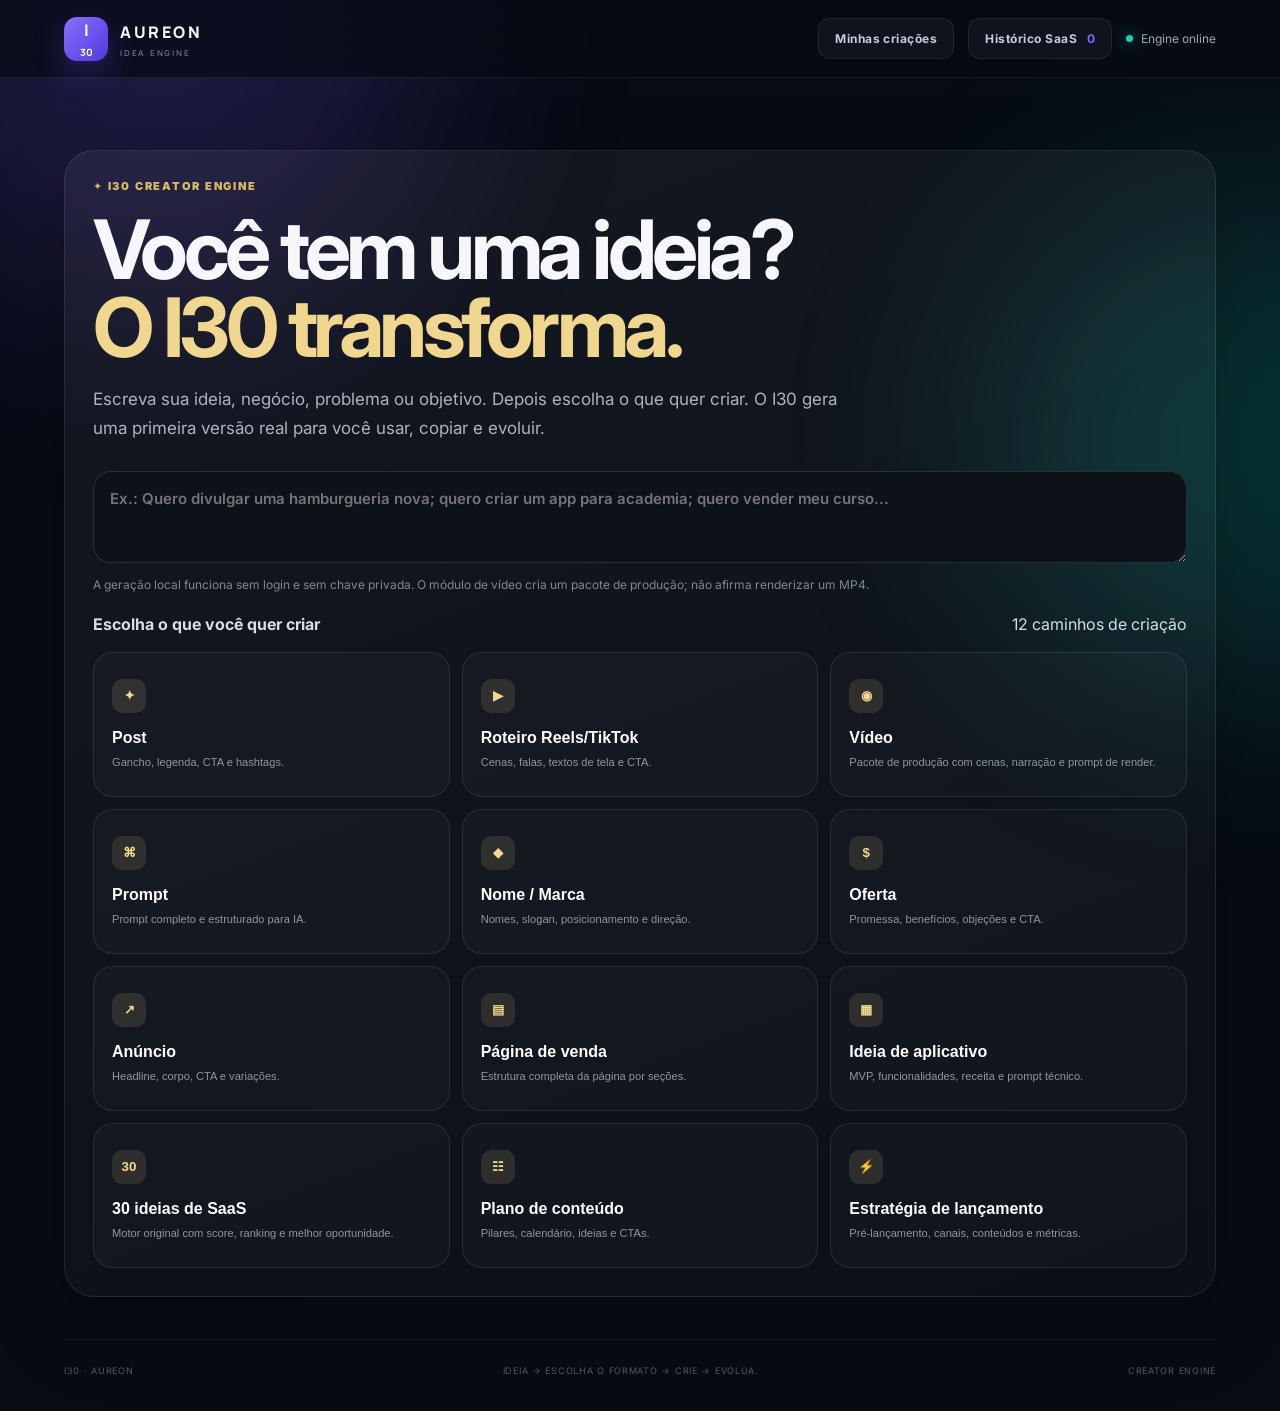
==== index.html @ 7d1e20a0 "feat: make Creator Engine the I30 entry experience" ====
<!DOCTYPE html>
<html lang="pt-BR">
<head>
  <meta charset="UTF-8" />
  <meta name="viewport" content="width=device-width, initial-scale=1.0" />
  <meta name="theme-color" content="#070B14" />
  <meta name="description" content="I30 — transforme uma ideia em post, roteiro, prompt, oferta, aplicativo, conteúdo, lançamento ou 30 oportunidades de SaaS." />
  <meta name="mobile-web-app-capable" content="yes" />
  <meta name="apple-mobile-web-app-capable" content="yes" />
  <meta name="apple-mobile-web-app-status-bar-style" content="black-translucent" />
  <meta name="apple-mobile-web-app-title" content="I30" />
  <title>I30 — Você tem uma ideia? O I30 transforma.</title>
  <link rel="preconnect" href="https://fonts.googleapis.com" />
  <link rel="preconnect" href="https://fonts.gstatic.com" crossorigin />
  <link href="https://fonts.googleapis.com/css2?family=Inter:wght@400;500;600;700;800&family=Manrope:wght@600;700;800&display=swap" rel="stylesheet" />
  <link rel="stylesheet" href="styles.css" />
  <link rel="stylesheet" href="creator.css" />
  <link rel="manifest" href="manifest.webmanifest" />
  <link rel="apple-touch-icon" href="icon-192.png" />
</head>
<body>
  <div class="aurora aurora-one"></div><div class="aurora aurora-two"></div><div class="grid-bg"></div>
  <header class="topbar">
    <a href="#creatorHub" class="brand" aria-label="I30"><span class="brand-mark">I<span>30</span></span><span class="brand-copy"><strong>AUREON</strong><small>IDEA ENGINE</small></span></a>
    <div class="top-actions"><button id="installPwaBtn" class="ghost-btn" type="button" style="display:none">Instalar app</button><button id="creatorHistoryBtn" class="ghost-btn" type="button">Minhas criações</button><button id="historyBtn" class="ghost-btn" type="button">Histórico SaaS <span id="historyCount">0</span></button><span class="status"><i></i> Engine online</span></div>
  </header>

  <main class="shell">
    <section id="creatorHub" class="creator-hub">
      <div class="creator-shell">
        <div class="creator-start">
          <div class="creator-kicker">✦ I30 CREATOR ENGINE</div>
          <h1>Você tem uma ideia?<br><span>O I30 transforma.</span></h1>
          <p class="creator-lead">Escreva sua ideia, negócio, problema ou objetivo. Depois escolha o que quer criar. O I30 gera uma primeira versão real para você usar, copiar e evoluir.</p>
          <div class="creator-input-row"><textarea id="creatorIdeaInput" maxlength="500" placeholder="Ex.: Quero divulgar uma hamburgueria nova; quero criar um app para academia; quero vender meu curso..." aria-label="Descreva sua ideia"></textarea></div>
          <p class="creator-note">A geração local funciona sem login e sem chave privada. O módulo de vídeo cria um pacote de produção; não afirma renderizar um MP4.</p>
          <p id="creatorMessage" class="creator-message" hidden></p>
          <div class="creator-current"><strong id="creatorCurrentIdea">Escolha o que você quer criar</strong><span>12 caminhos de criação</span></div>
          <div id="creatorTypeGrid" class="creator-type-grid" aria-label="Formatos de criação"></div>
        </div>
        <section id="creatorResult" class="hidden" aria-live="polite">
          <div class="creator-result-head"><div><div class="creator-kicker">RESULTADO I30</div><h2 id="creatorResultTitle"></h2></div><div class="creator-result-actions"><button id="creatorCopyBtn" class="primary-btn" type="button">COPIAR RESULTADO</button><button id="creatorBackBtn" class="ghost-btn" type="button">CRIAR OUTRO FORMATO</button></div></div>
          <div id="creatorResultSections" class="creator-result-sections"></div>
        </section>
      </div>
    </section>

    <section id="hero" class="hero hidden">
      <div class="eyebrow"><span>✦</span> I30 · 30 IDEIAS DE SAAS</div>
      <h1>Uma palavra.<br><span>30 oportunidades.</span></h1>
      <p class="hero-copy">O motor original do I30 continua aqui: transforme um mercado, produto, profissão ou problema em 30 caminhos de SaaS, compare o potencial e revele a melhor oportunidade.</p>
      <form id="ideaForm" class="idea-form">
        <div class="input-shell"><span class="input-icon">⌁</span><input id="topicInput" autocomplete="off" maxlength="80" placeholder="Ex.: hotel, pet shop, cobrança, imobiliária..." aria-label="Tema para explorar" /><button id="generateBtn" type="submit">GERAR 30 IDEIAS <span>→</span></button></div>
        <div class="examples"><span>Experimente:</span><button type="button" data-example="Hotel">Hotel</button><button type="button" data-example="Academia">Academia</button><button type="button" data-example="Imobiliária">Imobiliária</button><button type="button" data-example="Cobrança">Cobrança</button><button type="button" data-example="Turismo">Turismo</button></div>
      </form>
      <div class="hero-metrics"><div><strong>30</strong><span>ideias por rodada</span></div><div><strong>7</strong><span>critérios de score</span></div><div><strong>100</strong><span>pontos possíveis</span></div><div><strong>1</strong><span>melhor oportunidade</span></div></div>
    </section>

    <section id="workspace" class="workspace hidden">
      <div class="workspace-head"><div><div class="eyebrow"><span>✦</span> EXPLORAÇÃO ATIVA</div><h2 id="workspaceTitle">30 ideias para <span></span></h2><p>Explore as oportunidades e depois valide todas de uma vez.</p></div><div class="head-actions"><button id="newSearchBtn" class="ghost-btn" type="button">Nova busca</button><button id="validateBtn" class="primary-btn" type="button">VALIDAR AS 30 <span>↗</span></button></div></div>
      <div id="validationBanner" class="validation-banner hidden"><div class="validation-scan"><div class="scan-orb"></div><div><strong>Analisando oportunidades...</strong><span id="validationText">Comparando problema, receita, mercado e recorrência.</span></div></div><div class="progress"><i id="progressBar"></i></div></div>
      <div id="winnerPanel" class="winner-panel hidden"><div class="winner-topline"><span class="winner-label">🏆 MELHOR OPORTUNIDADE</span><span id="winnerScore" class="winner-score">94/100</span></div><div class="winner-content"><div><h3 id="winnerName">Nome</h3><p id="winnerPitch">Pitch</p><div id="winnerTags" class="tags"></div></div><button id="winnerPromptBtn" class="winner-cta" type="button">GERAR PROMPT COMPLETO <span>→</span></button></div><div id="winnerReason" class="winner-reason"></div></div>
      <div class="toolbar"><div class="filter-group"><button class="filter active" data-filter="all" type="button">Todas <span>30</span></button><button class="filter" data-filter="top" type="button">Top 10</button><button class="filter" data-filter="easy" type="button">MVP rápido</button><button class="filter" data-filter="recurring" type="button">Alta recorrência</button></div><select id="sortSelect" aria-label="Ordenação"><option value="default">Ordem original</option><option value="score">Maior score</option><option value="mvp">MVP mais fácil</option><option value="revenue">Maior receita</option></select></div>
      <div id="ideasGrid" class="ideas-grid"></div>
    </section>
  </main>

  <aside id="creatorHistoryPanel" class="creator-history-panel hidden" aria-label="Histórico de criações"><div class="creator-history-card"><div class="creator-history-head"><h3>Minhas criações</h3><button id="creatorHistoryClose" class="ghost-btn" type="button">Fechar</button></div><div id="creatorHistoryList" class="creator-history-list"></div></div></aside>
  <aside id="ideaDrawer" class="drawer" aria-hidden="true"><div class="drawer-backdrop" data-close-drawer></div><div class="drawer-panel"><button class="drawer-close" data-close-drawer type="button">×</button><div id="drawerContent"></div></div></aside>
  <aside id="promptModal" class="modal" aria-hidden="true"><div class="modal-backdrop" data-close-modal></div><div class="modal-card"><div class="modal-head"><div><span class="mini-label">BUILD BLUEPRINT</span><h3 id="promptTitle">Prompt completo</h3></div><button data-close-modal class="modal-close" type="button">×</button></div><div id="promptSummary" class="prompt-summary"></div><textarea id="promptOutput" readonly></textarea><div class="modal-actions"><button id="copyPromptBtn" class="primary-btn" type="button">COPIAR PROMPT</button><button id="downloadPromptBtn" class="ghost-btn" type="button">BAIXAR .TXT</button></div></div></aside>
  <aside id="historyModal" class="modal" aria-hidden="true"><div class="modal-backdrop" data-close-history></div><div class="modal-card history-card"><div class="modal-head"><div><span class="mini-label">SESSÕES SALVAS</span><h3>Histórico 30 SaaS</h3></div><button data-close-history class="modal-close" type="button">×</button></div><div id="historyList" class="history-list"></div></div></aside>

  <footer><span>I30 · AUREON</span><span>Ideia → escolha o formato → crie → evolua.</span><span>Creator Engine</span></footer>

  <script src="creator/catalog.js"></script>
  <script src="creator/generators.js"></script>
  <script src="creator/history.js"></script>
  <script src="app.js"></script>
  <script src="creator/ui.js"></script>
  <script>
    let deferredInstallPrompt = null;
    const installPwaBtn = document.getElementById('installPwaBtn');
    window.addEventListener('beforeinstallprompt', event => { event.preventDefault(); deferredInstallPrompt = event; if (installPwaBtn) installPwaBtn.style.display = ''; });
    if (installPwaBtn) installPwaBtn.addEventListener('click', async () => { if (!deferredInstallPrompt) return; deferredInstallPrompt.prompt(); await deferredInstallPrompt.userChoice; deferredInstallPrompt = null; installPwaBtn.style.display = 'none'; });
    window.addEventListener('appinstalled', () => { deferredInstallPrompt = null; if (installPwaBtn) installPwaBtn.style.display = 'none'; });
    if ('serviceWorker' in navigator && (location.protocol === 'https:' || location.hostname === 'localhost')) {
      window.addEventListener('load', () => { navigator.serviceWorker.register('./sw.js?v=aureon-i30-v4-creator-engine', { scope: './', updateViaCache: 'none' }).then(registration => registration.update()).catch(error => console.warn('PWA service worker não registrado:', error)); });
    }
  </script>
</body>
</html>
---- styles.css ----
*{box-sizing:border-box}html{scroll-behavior:smooth}body{margin:0;background:#070b14;color:#f5f7fb;font-family:Inter,system-ui,sans-serif;min-height:100vh;overflow-x:hidden}.hidden{display:none!important}.grid-bg{position:fixed;inset:0;pointer-events:none;opacity:.28;background-image:linear-gradient(rgba(255,255,255,.025) 1px,transparent 1px),linear-gradient(90deg,rgba(255,255,255,.025) 1px,transparent 1px);background-size:42px 42px;mask-image:linear-gradient(to bottom,black,transparent 80%)}.aurora{position:fixed;border-radius:50%;filter:blur(110px);pointer-events:none;opacity:.18}.aurora-one{width:560px;height:560px;background:#7c5cff;top:-240px;left:-120px}.aurora-two{width:520px;height:520px;background:#10d7b6;right:-220px;top:180px}.topbar{height:78px;border-bottom:1px solid rgba(255,255,255,.07);display:flex;align-items:center;justify-content:space-between;padding:0 5vw;position:relative;z-index:5;background:rgba(7,11,20,.72);backdrop-filter:blur(18px)}.brand{display:flex;align-items:center;gap:12px;color:inherit;text-decoration:none}.brand-mark{width:44px;height:44px;border-radius:13px;display:grid;place-items:center;background:linear-gradient(135deg,#8a70ff,#4f39dc);font:800 16px Manrope;box-shadow:0 12px 30px rgba(111,82,255,.28)}.brand-mark span{font-size:10px;vertical-align:top}.brand-copy{display:grid;line-height:1}.brand-copy strong{font:800 16px Manrope;letter-spacing:.16em}.brand-copy small{font-size:8px;letter-spacing:.22em;color:#7e8799;margin-top:6px}.top-actions{display:flex;gap:14px;align-items:center}.status{font-size:12px;color:#9ea6b7;display:flex;align-items:center;gap:8px}.status i{width:7px;height:7px;border-radius:50%;background:#19d5a8;box-shadow:0 0 15px #19d5a8}.ghost-btn,.primary-btn,.winner-cta{border:0;border-radius:12px;padding:12px 16px;font:700 12px Inter;letter-spacing:.04em;cursor:pointer;transition:.2s}.ghost-btn{color:#c5ccda;background:rgba(255,255,255,.045);border:1px solid rgba(255,255,255,.08)}.ghost-btn:hover{background:rgba(255,255,255,.08);transform:translateY(-1px)}.ghost-btn span{margin-left:6px;color:#7c68ff}.primary-btn{color:white;background:linear-gradient(135deg,#7e66ff,#6046ef);box-shadow:0 12px 26px rgba(93,67,235,.25)}.primary-btn:hover,.winner-cta:hover{transform:translateY(-2px);box-shadow:0 16px 32px rgba(93,67,235,.32)}.shell{width:min(1180px,90vw);margin:auto;position:relative;z-index:2}.hero{min-height:calc(100vh - 78px);padding:12vh 0 70px;display:flex;flex-direction:column;align-items:center;text-align:center}.eyebrow{display:inline-flex;align-items:center;gap:8px;font-size:11px;font-weight:800;letter-spacing:.17em;color:#9da7bb}.eyebrow span{color:#8c75ff}.hero h1{font:800 clamp(48px,8vw,92px)/.98 Manrope;margin:22px 0 24px;letter-spacing:-.055em}.hero h1 span{background:linear-gradient(90deg,#8c76ff 0%,#b5a7ff 45%,#4fe3c0 100%);-webkit-background-clip:text;color:transparent}.hero-copy{width:min(780px,90vw);color:#9ca5b6;line-height:1.75;font-size:16px;margin:0 auto 38px}.idea-form{width:min(900px,100%)}.input-shell{padding:8px 8px 8px 18px;border:1px solid rgba(255,255,255,.13);background:rgba(15,21,34,.82);border-radius:20px;display:flex;align-items:center;box-shadow:0 25px 60px rgba(0,0,0,.28),0 0 0 1px rgba(126,102,255,.02) inset;backdrop-filter:blur(18px);transition:.25s}.input-shell:focus-within{border-color:rgba(127,103,255,.65);box-shadow:0 25px 70px rgba(0,0,0,.3),0 0 0 4px rgba(126,102,255,.08)}.input-icon{color:#7764e8;font-size:24px;margin-right:12px}.input-shell input{flex:1;min-width:0;background:transparent;border:0;outline:0;color:#fff;font-size:15px;padding:18px 4px}.input-shell input::placeholder{color:#626b7d}.input-shell button{border:0;border-radius:14px;background:linear-gradient(135deg,#8067ff,#6447f2);color:white;font:800 12px Inter;letter-spacing:.05em;padding:17px 20px;cursor:pointer;white-space:nowrap}.input-shell button span{font-size:16px;margin-left:8px}.examples{display:flex;align-items:center;justify-content:center;gap:8px;flex-wrap:wrap;margin-top:14px;font-size:11px;color:#687183}.examples button{background:transparent;border:1px solid rgba(255,255,255,.07);border-radius:999px;color:#828da1;padding:7px 10px;font-size:10px;cursor:pointer}.examples button:hover{border-color:#6554d9;color:#c9c2ff}.hero-metrics{display:grid;grid-template-columns:repeat(4,1fr);width:min(760px,100%);margin-top:70px;border-top:1px solid rgba(255,255,255,.07);padding-top:30px}.hero-metrics div{display:grid;gap:5px}.hero-metrics strong{font:700 20px Manrope;color:#e6e9f0}.hero-metrics span{font-size:10px;color:#6d7687;text-transform:uppercase;letter-spacing:.08em}.workspace{padding:70px 0 90px;min-height:100vh}.workspace-head{display:flex;justify-content:space-between;gap:30px;align-items:end;margin-bottom:28px}.workspace-head h2{font:700 clamp(30px,4vw,46px) Manrope;letter-spacing:-.035em;margin:12px 0 8px}.workspace-head h2 span{color:#8d76ff}.workspace-head p{margin:0;color:#7f899c}.head-actions{display:flex;gap:10px}.validation-banner{padding:22px;border:1px solid rgba(129,102,255,.22);background:linear-gradient(135deg,rgba(129,102,255,.1),rgba(15,21,34,.65));border-radius:18px;margin:24px 0}.validation-scan{display:flex;align-items:center;gap:14px}.validation-scan div:last-child{display:grid;gap:5px}.validation-scan strong{font-size:13px}.validation-scan span{font-size:11px;color:#8e97a9}.scan-orb{width:32px;height:32px;border-radius:50%;border:2px solid #7f67ff;border-top-color:transparent;animation:spin .8s linear infinite}.progress{height:4px;background:rgba(255,255,255,.07);border-radius:999px;margin-top:17px;overflow:hidden}.progress i{display:block;height:100%;width:0;background:linear-gradient(90deg,#7459ff,#35ddb9);transition:width .5s}.winner-panel{border:1px solid rgba(87,223,189,.24);background:radial-gradient(circle at 80% -20%,rgba(63,223,186,.12),transparent 35%),linear-gradient(135deg,rgba(21,31,44,.95),rgba(10,16,27,.95));border-radius:22px;padding:24px;margin:26px 0;box-shadow:0 20px 50px rgba(0,0,0,.22)}.winner-topline{display:flex;justify-content:space-between;align-items:center}.winner-label{color:#7de3c8;font-size:10px;font-weight:800;letter-spacing:.15em}.winner-score{font:800 18px Manrope;color:#76e3c5}.winner-content{display:flex;justify-content:space-between;align-items:center;gap:30px;margin-top:12px}.winner-content h3{font:800 28px Manrope;margin:0 0 6px}.winner-content p{margin:0 0 14px;color:#98a2b4;max-width:700px;line-height:1.6}.winner-cta{color:#06100d;background:linear-gradient(135deg,#6be3c4,#3cc4a8);padding:14px 18px;white-space:nowrap}.winner-reason{border-top:1px solid rgba(255,255,255,.06);margin-top:17px;padding-top:14px;font-size:11px;color:#7e899b;line-height:1.6}.tags{display:flex;flex-wrap:wrap;gap:6px}.tags span{padding:6px 9px;border-radius:999px;background:rgba(255,255,255,.05);color:#99a3b6;font-size:9px;text-transform:uppercase;letter-spacing:.07em}.toolbar{display:flex;justify-content:space-between;gap:20px;align-items:center;margin:30px 0 18px}.filter-group{display:flex;gap:8px;flex-wrap:wrap}.filter{border:1px solid rgba(255,255,255,.07);background:#0d1320;color:#778196;padding:9px 12px;border-radius:10px;font-size:10px;font-weight:700;cursor:pointer}.filter.active{color:white;border-color:rgba(128,103,255,.42);background:rgba(128,103,255,.12)}.filter span{color:#8672ef;margin-left:4px}.toolbar select{border:1px solid rgba(255,255,255,.08);background:#0c121e;color:#9aa4b5;border-radius:10px;padding:9px 12px;font-size:10px;outline:0}.ideas-grid{display:grid;grid-template-columns:repeat(3,1fr);gap:12px}.idea-card{position:relative;border:1px solid rgba(255,255,255,.075);background:linear-gradient(145deg,rgba(16,23,37,.86),rgba(9,14,24,.92));border-radius:18px;padding:18px;min-height:226px;display:flex;flex-direction:column;transition:.22s;overflow:hidden}.idea-card:before{content:"";position:absolute;inset:0;background:radial-gradient(circle at 90% 10%,rgba(126,103,255,.09),transparent 34%);opacity:0;transition:.2s}.idea-card:hover{border-color:rgba(126,103,255,.3);transform:translateY(-3px);box-shadow:0 18px 40px rgba(0,0,0,.2)}.idea-card:hover:before{opacity:1}.idea-top{display:flex;justify-content:space-between;align-items:center;position:relative}.idea-num{font:700 10px Manrope;color:#586174}.score-pill{border-radius:999px;padding:6px 8px;font:800 10px Manrope;background:rgba(255,255,255,.045);color:#667084}.score-pill.validated{color:#69dbbd;background:rgba(68,210,174,.09);border:1px solid rgba(68,210,174,.17)}.idea-card h3{font:700 18px Manrope;letter-spacing:-.02em;margin:20px 0 8px;position:relative}.idea-card p{font-size:11px;line-height:1.65;color:#818b9e;margin:0;position:relative}.idea-footer{display:flex;justify-content:space-between;align-items:center;margin-top:auto;padding-top:17px;position:relative}.idea-category{font-size:9px;text-transform:uppercase;letter-spacing:.1em;color:#7366c8}.open-idea{border:0;background:transparent;color:#a9b1c0;font-size:10px;font-weight:700;cursor:pointer}.open-idea:hover{color:white}.drawer{position:fixed;inset:0;z-index:20;pointer-events:none}.drawer.open{pointer-events:auto}.drawer-backdrop{position:absolute;inset:0;background:rgba(1,4,9,.66);opacity:0;transition:.25s;backdrop-filter:blur(5px)}.drawer-panel{position:absolute;right:0;top:0;height:100%;width:min(520px,94vw);background:#0a101b;border-left:1px solid rgba(255,255,255,.08);padding:36px;transform:translateX(100%);transition:.3s;overflow:auto}.drawer.open .drawer-backdrop{opacity:1}.drawer.open .drawer-panel{transform:translateX(0)}.drawer-close,.modal-close{border:1px solid rgba(255,255,255,.08);background:rgba(255,255,255,.04);color:#aab2c1;width:34px;height:34px;border-radius:10px;font-size:20px;cursor:pointer}.drawer-close{position:absolute;right:24px;top:24px}.drawer-rank{font-size:10px;color:#7d6fe0;letter-spacing:.12em;font-weight:800;margin-top:18px}.drawer h2{font:800 32px Manrope;margin:14px 0 10px}.drawer-lead{color:#9ca6b8;font-size:13px;line-height:1.7}.drawer-section{border-top:1px solid rgba(255,255,255,.07);padding-top:20px;margin-top:22px}.drawer-section h4{font-size:10px;color:#6c7688;letter-spacing:.12em;text-transform:uppercase;margin:0 0 12px}.drawer-section p{font-size:12px;color:#9ba5b7;line-height:1.7}.score-grid{display:grid;gap:9px}.score-row{display:grid;grid-template-columns:1fr 46px;gap:10px;align-items:center}.score-row label{font-size:10px;color:#818b9d}.score-row strong{text-align:right;font:700 11px Manrope;color:#d7dbe3}.score-bar{grid-column:1/-1;height:3px;background:rgba(255,255,255,.06);border-radius:20px;overflow:hidden;margin-top:-5px}.score-bar i{display:block;height:100%;background:linear-gradient(90deg,#755dff,#53ddbe)}.drawer-actions{display:flex;gap:8px;margin-top:25px}.drawer-actions button{flex:1}.modal{position:fixed;inset:0;z-index:30;display:none;align-items:center;justify-content:center;padding:24px}.modal.open{display:flex}.modal-backdrop{position:absolute;inset:0;background:rgba(1,4,9,.8);backdrop-filter:blur(8px)}.modal-card{position:relative;width:min(980px,96vw);max-height:90vh;background:#0a101b;border:1px solid rgba(255,255,255,.09);border-radius:20px;padding:24px;box-shadow:0 35px 90px rgba(0,0,0,.5);display:flex;flex-direction:column}.modal-head{display:flex;justify-content:space-between;align-items:flex-start}.mini-label{font-size:9px;color:#806cef;letter-spacing:.14em;font-weight:800}.modal-head h3{font:800 24px Manrope;margin:7px 0 0}.prompt-summary{display:flex;gap:8px;flex-wrap:wrap;margin:18px 0}.prompt-summary span{font-size:9px;padding:7px 9px;border-radius:999px;background:rgba(255,255,255,.05);color:#98a2b4}.modal textarea{width:100%;height:50vh;resize:none;border:1px solid rgba(255,255,255,.07);background:#060a12;border-radius:14px;color:#c4cad5;padding:18px;font:11px/1.7 ui-monospace,SFMono-Regular,Consolas,monospace;outline:0}.modal-actions{display:flex;gap:9px;margin-top:14px}.history-card{max-width:680px}.history-list{display:grid;gap:9px;margin-top:20px;overflow:auto}.history-item{border:1px solid rgba(255,255,255,.07);border-radius:14px;padding:14px;display:flex;justify-content:space-between;align-items:center;gap:15px}.history-item strong{font:700 14px Manrope}.history-item span{display:block;color:#677183;font-size:9px;margin-top:4px}.history-item button{border:0;background:rgba(126,103,255,.1);color:#a89aff;border-radius:8px;padding:8px 10px;font-size:9px;cursor:pointer}.history-empty{color:#717b8d;text-align:center;padding:40px;font-size:12px}footer{width:min(1180px,90vw);margin:auto;position:relative;z-index:2;border-top:1px solid rgba(255,255,255,.06);padding:25px 0 35px;display:flex;justify-content:space-between;color:#4f5868;font-size:9px;letter-spacing:.08em;text-transform:uppercase}@keyframes spin{to{transform:rotate(360deg)}}@media(max-width:900px){.ideas-grid{grid-template-columns:repeat(2,1fr)}.winner-content,.workspace-head{align-items:flex-start;flex-direction:column}.winner-cta{width:100%}.top-actions .status{display:none}}@media(max-width:620px){.topbar{padding:0 18px}.brand-copy{display:none}.shell{width:92vw}.hero{padding-top:10vh}.hero h1{font-size:48px}.hero-copy{font-size:14px}.input-shell{display:grid;grid-template-columns:auto 1fr;padding:8px}.input-icon{margin-left:8px}.input-shell button{grid-column:1/-1;width:100%;margin-top:3px}.hero-metrics{grid-template-columns:repeat(2,1fr);gap:25px}.workspace-head{margin-bottom:18px}.head-actions{width:100%}.head-actions button{flex:1}.toolbar{align-items:flex-start;flex-direction:column}.ideas-grid{grid-template-columns:1fr}.winner-topline{align-items:flex-start}.drawer-panel{padding:28px 20px}.modal{padding:10px}.modal-card{padding:16px}.modal textarea{height:58vh}.top-actions .ghost-btn{padding:9px 11px}.workspace{padding-top:42px}footer{gap:8px;flex-direction:column;align-items:center;text-align:center}}
---- creator.css ----
.creator-hub{padding:72px 0 42px}.creator-shell{border:1px solid rgba(255,255,255,.09);border-radius:30px;background:linear-gradient(160deg,rgba(255,255,255,.055),rgba(255,255,255,.018));padding:28px;box-shadow:0 30px 80px rgba(0,0,0,.24)}.creator-kicker{font-size:11px;letter-spacing:.16em;text-transform:uppercase;color:#d9ba68;font-weight:900}.creator-start h1{font-size:clamp(44px,7vw,82px);line-height:.95;letter-spacing:-.055em;margin:18px 0}.creator-start h1 span{color:#f0d68e}.creator-lead{max-width:760px;color:#aeb4be;font-size:17px;line-height:1.7}.creator-input-row{display:flex;gap:10px;margin:28px 0 14px}.creator-input-row textarea{flex:1;min-height:92px;resize:vertical;border:1px solid rgba(255,255,255,.12);border-radius:18px;background:#0d1119;color:#fff;padding:16px;font:600 15px/1.5 Inter,system-ui;outline:none}.creator-input-row textarea:focus{border-color:rgba(240,214,142,.6);box-shadow:0 0 0 4px rgba(240,214,142,.08)}.creator-note{color:#7f8794;font-size:12px;margin-bottom:22px}.creator-current{display:flex;align-items:center;justify-content:space-between;gap:12px;margin:18px 0;color:#d9dce3}.creator-type-grid{display:grid;grid-template-columns:repeat(3,1fr);gap:12px}.creator-type{appearance:none;text-align:left;border:1px solid rgba(255,255,255,.09);border-radius:20px;background:rgba(255,255,255,.025);color:#fff;padding:18px;min-height:145px;cursor:pointer;transition:.2s}.creator-type:hover{transform:translateY(-3px);border-color:rgba(240,214,142,.35);background:rgba(240,214,142,.05)}.creator-type-icon{display:inline-grid;place-items:center;min-width:34px;height:34px;padding:0 8px;border-radius:10px;background:rgba(240,214,142,.12);color:#f3d990;font-weight:900;margin-bottom:16px}.creator-type strong,.creator-type small{display:block}.creator-type strong{font-size:16px;margin-bottom:7px}.creator-type small{color:#8f96a3;line-height:1.45}.creator-message{margin:12px 0;padding:12px 14px;border:1px solid rgba(255,160,130,.28);border-radius:14px;background:rgba(255,100,80,.07);color:#ffc6b8}.creator-result-head{display:flex;justify-content:space-between;gap:18px;align-items:flex-start;margin-bottom:20px}.creator-result-head h2{font-size:clamp(30px,4vw,50px);margin:8px 0 0}.creator-result-actions{display:flex;gap:10px;flex-wrap:wrap}.creator-result-sections{display:grid;grid-template-columns:repeat(2,1fr);gap:12px}.creator-result-sections article{border:1px solid rgba(255,255,255,.08);border-radius:18px;padding:18px;background:rgba(0,0,0,.16)}.creator-result-sections h3{margin:0 0 9px;font-size:15px;color:#efd58d}.creator-result-sections p{margin:0;color:#b2b7c0;line-height:1.65;white-space:pre-wrap}.creator-history-panel{position:fixed;inset:0;z-index:80;background:rgba(0,0,0,.72);display:grid;place-items:center;padding:20px}.creator-history-card{width:min(680px,100%);max-height:80vh;overflow:auto;border:1px solid rgba(255,255,255,.1);border-radius:24px;background:#0b0f16;padding:20px}.creator-history-head{display:flex;align-items:center;justify-content:space-between;margin-bottom:14px}.creator-history-head h3{margin:0}.creator-history-list{display:grid;gap:9px}.creator-history-item{appearance:none;text-align:left;border:1px solid rgba(255,255,255,.08);border-radius:14px;background:rgba(255,255,255,.03);color:#fff;padding:13px;cursor:pointer}.creator-history-item strong,.creator-history-item small{display:block}.creator-history-item small{color:#858d99;margin-top:4px}.creator-empty{color:#858d99}.hidden{display:none!important}@media(max-width:820px){.creator-type-grid{grid-template-columns:repeat(2,1fr)}.creator-result-sections{grid-template-columns:1fr}.creator-result-head{flex-direction:column}}@media(max-width:560px){.creator-hub{padding:32px 0 24px}.creator-shell{padding:18px;border-radius:22px}.creator-start h1{font-size:48px}.creator-lead{font-size:15px}.creator-type-grid{grid-template-columns:1fr}.creator-type{min-height:118px}.creator-current{align-items:flex-start;flex-direction:column}.creator-result-actions{display:grid;width:100%;grid-template-columns:1fr}.creator-result-actions button{width:100%}}
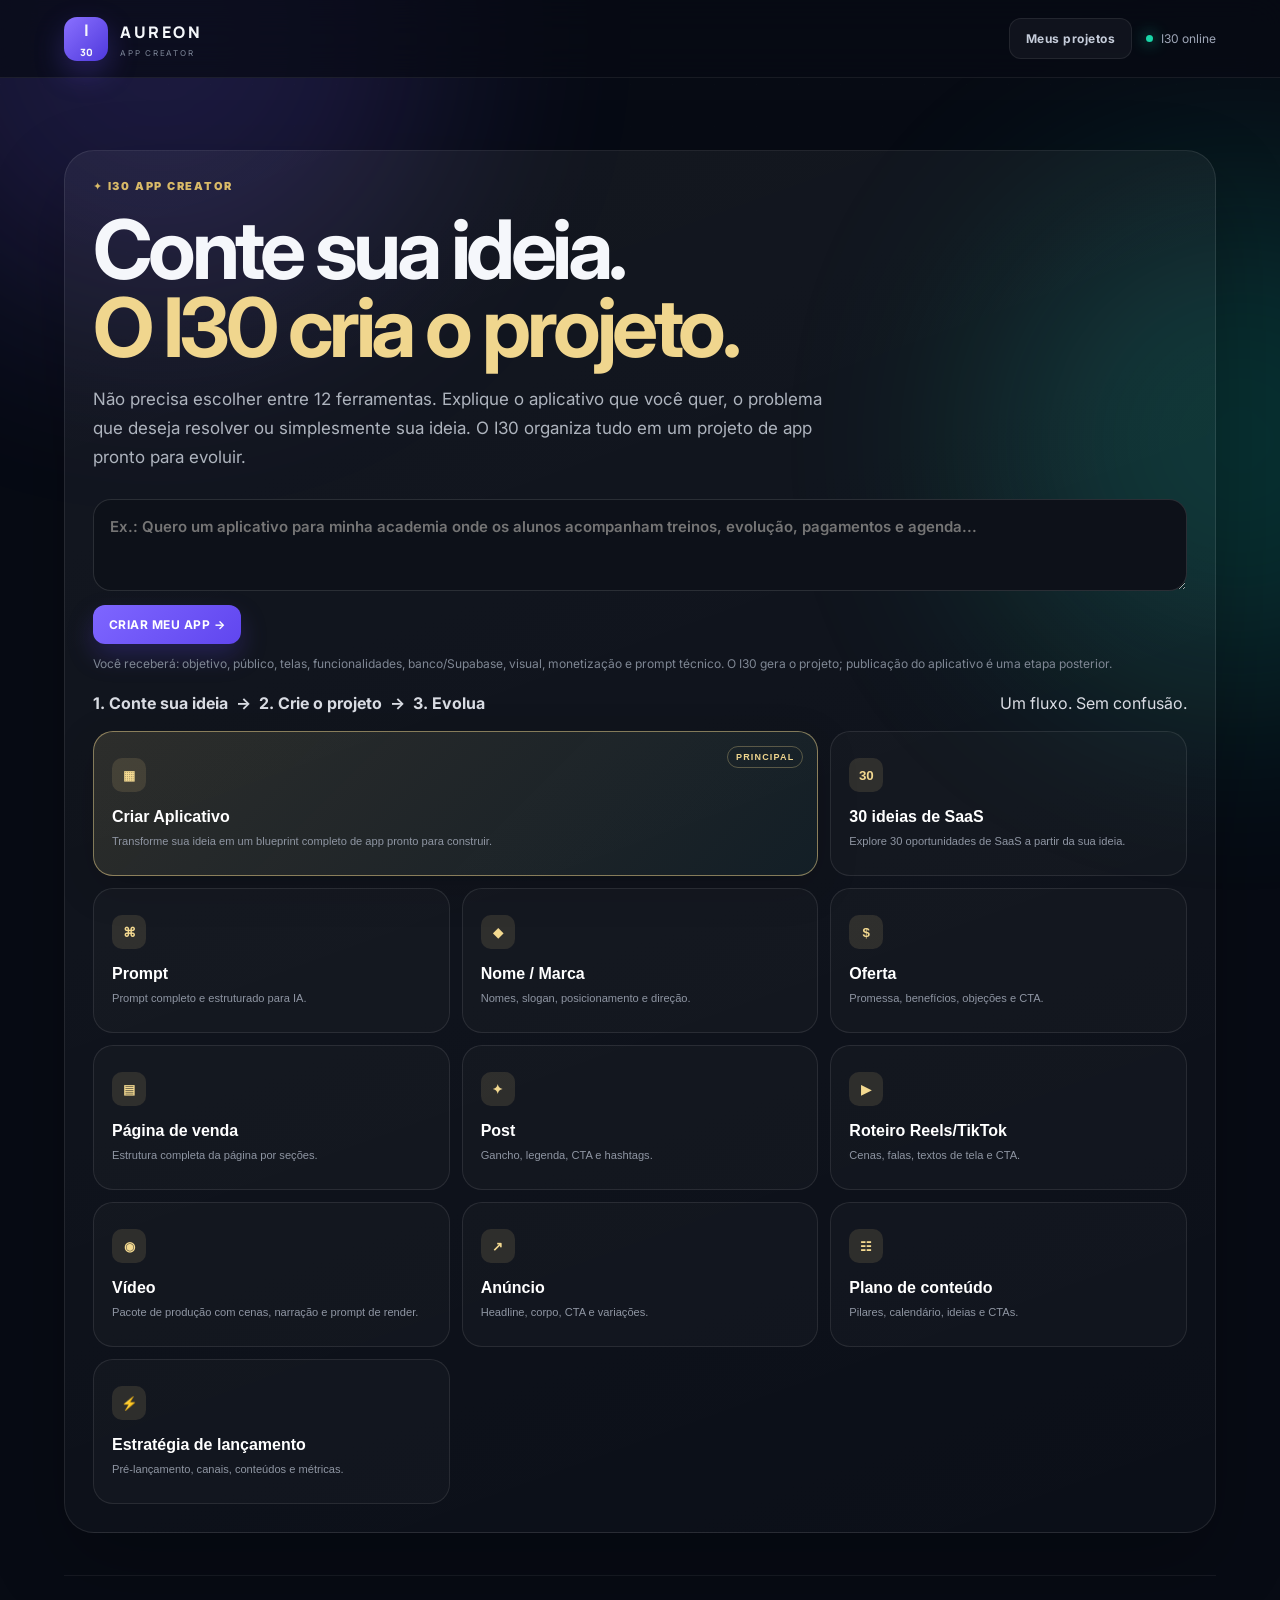
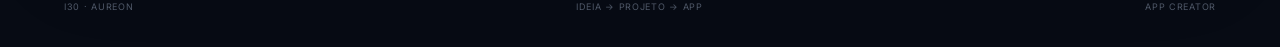
==== commit 9082b317: "feat: simplify I30 around one app creation flow" ====
--- a/index.html
+++ b/index.html
@@ -1,91 +1,28 @@
 <!DOCTYPE html>
 <html lang="pt-BR">
 <head>
-  <meta charset="UTF-8" />
-  <meta name="viewport" content="width=device-width, initial-scale=1.0" />
-  <meta name="theme-color" content="#070B14" />
-  <meta name="description" content="I30 — transforme uma ideia em post, roteiro, prompt, oferta, aplicativo, conteúdo, lançamento ou 30 oportunidades de SaaS." />
-  <meta name="mobile-web-app-capable" content="yes" />
-  <meta name="apple-mobile-web-app-capable" content="yes" />
-  <meta name="apple-mobile-web-app-status-bar-style" content="black-translucent" />
-  <meta name="apple-mobile-web-app-title" content="I30" />
-  <title>I30 — Você tem uma ideia? O I30 transforma.</title>
-  <link rel="preconnect" href="https://fonts.googleapis.com" />
-  <link rel="preconnect" href="https://fonts.gstatic.com" crossorigin />
-  <link href="https://fonts.googleapis.com/css2?family=Inter:wght@400;500;600;700;800&family=Manrope:wght@600;700;800&display=swap" rel="stylesheet" />
-  <link rel="stylesheet" href="styles.css" />
-  <link rel="stylesheet" href="creator.css" />
-  <link rel="manifest" href="manifest.webmanifest" />
-  <link rel="apple-touch-icon" href="icon-192.png" />
+<meta charset="UTF-8"><meta name="viewport" content="width=device-width,initial-scale=1.0"><meta name="theme-color" content="#070B14">
+<meta name="description" content="I30 — transforme uma ideia em um projeto completo de aplicativo."><meta name="mobile-web-app-capable" content="yes"><meta name="apple-mobile-web-app-capable" content="yes"><title>I30 — Da ideia ao aplicativo</title>
+<link rel="preconnect" href="https://fonts.googleapis.com"><link rel="preconnect" href="https://fonts.gstatic.com" crossorigin><link href="https://fonts.googleapis.com/css2?family=Inter:wght@400;500;600;700;800&family=Manrope:wght@600;700;800&display=swap" rel="stylesheet"><link rel="stylesheet" href="styles.css"><link rel="stylesheet" href="creator.css"><link rel="manifest" href="manifest.webmanifest"><link rel="apple-touch-icon" href="icon-192.png">
 </head>
 <body>
-  <div class="aurora aurora-one"></div><div class="aurora aurora-two"></div><div class="grid-bg"></div>
-  <header class="topbar">
-    <a href="#creatorHub" class="brand" aria-label="I30"><span class="brand-mark">I<span>30</span></span><span class="brand-copy"><strong>AUREON</strong><small>IDEA ENGINE</small></span></a>
-    <div class="top-actions"><button id="installPwaBtn" class="ghost-btn" type="button" style="display:none">Instalar app</button><button id="creatorHistoryBtn" class="ghost-btn" type="button">Minhas criações</button><button id="historyBtn" class="ghost-btn" type="button">Histórico SaaS <span id="historyCount">0</span></button><span class="status"><i></i> Engine online</span></div>
-  </header>
-
-  <main class="shell">
-    <section id="creatorHub" class="creator-hub">
-      <div class="creator-shell">
-        <div class="creator-start">
-          <div class="creator-kicker">✦ I30 CREATOR ENGINE</div>
-          <h1>Você tem uma ideia?<br><span>O I30 transforma.</span></h1>
-          <p class="creator-lead">Escreva sua ideia, negócio, problema ou objetivo. Depois escolha o que quer criar. O I30 gera uma primeira versão real para você usar, copiar e evoluir.</p>
-          <div class="creator-input-row"><textarea id="creatorIdeaInput" maxlength="500" placeholder="Ex.: Quero divulgar uma hamburgueria nova; quero criar um app para academia; quero vender meu curso..." aria-label="Descreva sua ideia"></textarea></div>
-          <p class="creator-note">A geração local funciona sem login e sem chave privada. O módulo de vídeo cria um pacote de produção; não afirma renderizar um MP4.</p>
-          <p id="creatorMessage" class="creator-message" hidden></p>
-          <div class="creator-current"><strong id="creatorCurrentIdea">Escolha o que você quer criar</strong><span>12 caminhos de criação</span></div>
-          <div id="creatorTypeGrid" class="creator-type-grid" aria-label="Formatos de criação"></div>
-        </div>
-        <section id="creatorResult" class="hidden" aria-live="polite">
-          <div class="creator-result-head"><div><div class="creator-kicker">RESULTADO I30</div><h2 id="creatorResultTitle"></h2></div><div class="creator-result-actions"><button id="creatorCopyBtn" class="primary-btn" type="button">COPIAR RESULTADO</button><button id="creatorBackBtn" class="ghost-btn" type="button">CRIAR OUTRO FORMATO</button></div></div>
-          <div id="creatorResultSections" class="creator-result-sections"></div>
-        </section>
-      </div>
-    </section>
-
-    <section id="hero" class="hero hidden">
-      <div class="eyebrow"><span>✦</span> I30 · 30 IDEIAS DE SAAS</div>
-      <h1>Uma palavra.<br><span>30 oportunidades.</span></h1>
-      <p class="hero-copy">O motor original do I30 continua aqui: transforme um mercado, produto, profissão ou problema em 30 caminhos de SaaS, compare o potencial e revele a melhor oportunidade.</p>
-      <form id="ideaForm" class="idea-form">
-        <div class="input-shell"><span class="input-icon">⌁</span><input id="topicInput" autocomplete="off" maxlength="80" placeholder="Ex.: hotel, pet shop, cobrança, imobiliária..." aria-label="Tema para explorar" /><button id="generateBtn" type="submit">GERAR 30 IDEIAS <span>→</span></button></div>
-        <div class="examples"><span>Experimente:</span><button type="button" data-example="Hotel">Hotel</button><button type="button" data-example="Academia">Academia</button><button type="button" data-example="Imobiliária">Imobiliária</button><button type="button" data-example="Cobrança">Cobrança</button><button type="button" data-example="Turismo">Turismo</button></div>
-      </form>
-      <div class="hero-metrics"><div><strong>30</strong><span>ideias por rodada</span></div><div><strong>7</strong><span>critérios de score</span></div><div><strong>100</strong><span>pontos possíveis</span></div><div><strong>1</strong><span>melhor oportunidade</span></div></div>
-    </section>
-
-    <section id="workspace" class="workspace hidden">
-      <div class="workspace-head"><div><div class="eyebrow"><span>✦</span> EXPLORAÇÃO ATIVA</div><h2 id="workspaceTitle">30 ideias para <span></span></h2><p>Explore as oportunidades e depois valide todas de uma vez.</p></div><div class="head-actions"><button id="newSearchBtn" class="ghost-btn" type="button">Nova busca</button><button id="validateBtn" class="primary-btn" type="button">VALIDAR AS 30 <span>↗</span></button></div></div>
-      <div id="validationBanner" class="validation-banner hidden"><div class="validation-scan"><div class="scan-orb"></div><div><strong>Analisando oportunidades...</strong><span id="validationText">Comparando problema, receita, mercado e recorrência.</span></div></div><div class="progress"><i id="progressBar"></i></div></div>
-      <div id="winnerPanel" class="winner-panel hidden"><div class="winner-topline"><span class="winner-label">🏆 MELHOR OPORTUNIDADE</span><span id="winnerScore" class="winner-score">94/100</span></div><div class="winner-content"><div><h3 id="winnerName">Nome</h3><p id="winnerPitch">Pitch</p><div id="winnerTags" class="tags"></div></div><button id="winnerPromptBtn" class="winner-cta" type="button">GERAR PROMPT COMPLETO <span>→</span></button></div><div id="winnerReason" class="winner-reason"></div></div>
-      <div class="toolbar"><div class="filter-group"><button class="filter active" data-filter="all" type="button">Todas <span>30</span></button><button class="filter" data-filter="top" type="button">Top 10</button><button class="filter" data-filter="easy" type="button">MVP rápido</button><button class="filter" data-filter="recurring" type="button">Alta recorrência</button></div><select id="sortSelect" aria-label="Ordenação"><option value="default">Ordem original</option><option value="score">Maior score</option><option value="mvp">MVP mais fácil</option><option value="revenue">Maior receita</option></select></div>
-      <div id="ideasGrid" class="ideas-grid"></div>
-    </section>
-  </main>
-
-  <aside id="creatorHistoryPanel" class="creator-history-panel hidden" aria-label="Histórico de criações"><div class="creator-history-card"><div class="creator-history-head"><h3>Minhas criações</h3><button id="creatorHistoryClose" class="ghost-btn" type="button">Fechar</button></div><div id="creatorHistoryList" class="creator-history-list"></div></div></aside>
-  <aside id="ideaDrawer" class="drawer" aria-hidden="true"><div class="drawer-backdrop" data-close-drawer></div><div class="drawer-panel"><button class="drawer-close" data-close-drawer type="button">×</button><div id="drawerContent"></div></div></aside>
-  <aside id="promptModal" class="modal" aria-hidden="true"><div class="modal-backdrop" data-close-modal></div><div class="modal-card"><div class="modal-head"><div><span class="mini-label">BUILD BLUEPRINT</span><h3 id="promptTitle">Prompt completo</h3></div><button data-close-modal class="modal-close" type="button">×</button></div><div id="promptSummary" class="prompt-summary"></div><textarea id="promptOutput" readonly></textarea><div class="modal-actions"><button id="copyPromptBtn" class="primary-btn" type="button">COPIAR PROMPT</button><button id="downloadPromptBtn" class="ghost-btn" type="button">BAIXAR .TXT</button></div></div></aside>
-  <aside id="historyModal" class="modal" aria-hidden="true"><div class="modal-backdrop" data-close-history></div><div class="modal-card history-card"><div class="modal-head"><div><span class="mini-label">SESSÕES SALVAS</span><h3>Histórico 30 SaaS</h3></div><button data-close-history class="modal-close" type="button">×</button></div><div id="historyList" class="history-list"></div></div></aside>
-
-  <footer><span>I30 · AUREON</span><span>Ideia → escolha o formato → crie → evolua.</span><span>Creator Engine</span></footer>
-
-  <script src="creator/catalog.js"></script>
-  <script src="creator/generators.js"></script>
-  <script src="creator/history.js"></script>
-  <script src="app.js"></script>
-  <script src="creator/ui.js"></script>
-  <script>
-    let deferredInstallPrompt = null;
-    const installPwaBtn = document.getElementById('installPwaBtn');
-    window.addEventListener('beforeinstallprompt', event => { event.preventDefault(); deferredInstallPrompt = event; if (installPwaBtn) installPwaBtn.style.display = ''; });
-    if (installPwaBtn) installPwaBtn.addEventListener('click', async () => { if (!deferredInstallPrompt) return; deferredInstallPrompt.prompt(); await deferredInstallPrompt.userChoice; deferredInstallPrompt = null; installPwaBtn.style.display = 'none'; });
-    window.addEventListener('appinstalled', () => { deferredInstallPrompt = null; if (installPwaBtn) installPwaBtn.style.display = 'none'; });
-    if ('serviceWorker' in navigator && (location.protocol === 'https:' || location.hostname === 'localhost')) {
-      window.addEventListener('load', () => { navigator.serviceWorker.register('./sw.js?v=aureon-i30-v4-creator-engine', { scope: './', updateViaCache: 'none' }).then(registration => registration.update()).catch(error => console.warn('PWA service worker não registrado:', error)); });
-    }
-  </script>
-</body>
-</html>
+<div class="aurora aurora-one"></div><div class="aurora aurora-two"></div><div class="grid-bg"></div>
+<header class="topbar"><a href="#creatorHub" class="brand"><span class="brand-mark">I<span>30</span></span><span class="brand-copy"><strong>AUREON</strong><small>APP CREATOR</small></span></a><div class="top-actions"><button id="installPwaBtn" class="ghost-btn" type="button" style="display:none">Instalar</button><button id="creatorHistoryBtn" class="ghost-btn" type="button">Meus projetos</button><button id="historyBtn" class="ghost-btn" type="button" style="display:none">Histórico SaaS <span id="historyCount">0</span></button><span class="status"><i></i> I30 online</span></div></header>
+<main class="shell">
+<section id="creatorHub" class="creator-hub"><div class="creator-shell">
+<div class="creator-start"><div class="creator-kicker">✦ I30 APP CREATOR</div><h1>Conte sua ideia.<br><span>O I30 cria o projeto.</span></h1><p class="creator-lead">Não precisa escolher entre 12 ferramentas. Explique o aplicativo que você quer, o problema que deseja resolver ou simplesmente sua ideia. O I30 organiza tudo em um projeto de app pronto para evoluir.</p>
+<div class="creator-input-row"><textarea id="creatorIdeaInput" maxlength="500" placeholder="Ex.: Quero um aplicativo para minha academia onde os alunos acompanham treinos, evolução, pagamentos e agenda..." aria-label="Conte sua ideia"></textarea></div>
+<button id="creatorMainBtn" class="primary-btn creator-main-btn" type="button">CRIAR MEU APP <span>→</span></button><p class="creator-note">Você receberá: objetivo, público, telas, funcionalidades, banco/Supabase, visual, monetização e prompt técnico. O I30 gera o projeto; publicação do aplicativo é uma etapa posterior.</p><p id="creatorMessage" class="creator-message" hidden></p><div class="creator-current"><strong id="creatorCurrentIdea">1. Conte sua ideia &nbsp;→&nbsp; 2. Crie o projeto &nbsp;→&nbsp; 3. Evolua</strong><span>Um fluxo. Sem confusão.</span></div><div id="creatorTypeGrid" class="creator-type-grid" aria-label="Ferramentas complementares" hidden></div></div>
+<section id="creatorResult" class="hidden" aria-live="polite"><div class="creator-result-head"><div><div class="creator-kicker">SEU PROJETO I30</div><h2 id="creatorResultTitle"></h2><p class="creator-lead">Esta é a estrutura do seu aplicativo. Agora você pode copiar o projeto e usar como base para construir e evoluir o produto.</p></div><div class="creator-result-actions"><button id="creatorCopyBtn" class="primary-btn" type="button">COPIAR PROJETO</button><button id="creatorBackBtn" class="ghost-btn" type="button">NOVA IDEIA</button></div></div><div id="creatorResultSections" class="creator-result-sections"></div></section>
+</div></section>
+<section id="hero" class="hero hidden"><div class="eyebrow"><span>✦</span> I30 · LABORATÓRIO DE SAAS</div><h1>30 oportunidades.<br><span>Um tema.</span></h1><form id="ideaForm" class="idea-form"><div class="input-shell"><span class="input-icon">⌁</span><input id="topicInput" maxlength="80" aria-label="Tema"><button id="generateBtn" type="submit">GERAR 30 IDEIAS <span>→</span></button></div></form></section>
+<section id="workspace" class="workspace hidden"><div class="workspace-head"><div><div class="eyebrow"><span>✦</span> EXPLORAÇÃO ATIVA</div><h2 id="workspaceTitle">30 ideias para <span></span></h2></div><div class="head-actions"><button id="newSearchBtn" class="ghost-btn" type="button">Nova busca</button><button id="validateBtn" class="primary-btn" type="button">VALIDAR AS 30 <span>↗</span></button></div></div><div id="validationBanner" class="validation-banner hidden"><div class="validation-scan"><div class="scan-orb"></div><div><strong>Analisando oportunidades...</strong><span id="validationText"></span></div></div><div class="progress"><i id="progressBar"></i></div></div><div id="winnerPanel" class="winner-panel hidden"><div class="winner-topline"><span class="winner-label">🏆 OPORTUNIDADE DESTACADA</span><span id="winnerScore" class="winner-score"></span></div><div class="winner-content"><div><h3 id="winnerName"></h3><p id="winnerPitch"></p><div id="winnerTags" class="tags"></div></div><button id="winnerPromptBtn" class="winner-cta" type="button">GERAR PROMPT <span>→</span></button></div><div id="winnerReason" class="winner-reason"></div></div><div class="toolbar"><div class="filter-group"><button class="filter active" data-filter="all" type="button">Todas <span>30</span></button><button class="filter" data-filter="top" type="button">Top 10</button><button class="filter" data-filter="easy" type="button">MVP rápido</button><button class="filter" data-filter="recurring" type="button">Alta recorrência</button></div><select id="sortSelect"><option value="default">Ordem original</option><option value="score">Maior score</option><option value="mvp">MVP mais fácil</option><option value="revenue">Maior receita</option></select></div><div id="ideasGrid" class="ideas-grid"></div></section>
+</main>
+<aside id="creatorHistoryPanel" class="creator-history-panel hidden"><div class="creator-history-card"><div class="creator-history-head"><h3>Meus projetos</h3><button id="creatorHistoryClose" class="ghost-btn" type="button">Fechar</button></div><div id="creatorHistoryList" class="creator-history-list"></div></div></aside>
+<aside id="ideaDrawer" class="drawer" aria-hidden="true"><div class="drawer-backdrop" data-close-drawer></div><div class="drawer-panel"><button class="drawer-close" data-close-drawer type="button">×</button><div id="drawerContent"></div></div></aside>
+<aside id="promptModal" class="modal" aria-hidden="true"><div class="modal-backdrop" data-close-modal></div><div class="modal-card"><div class="modal-head"><div><span class="mini-label">BUILD BLUEPRINT</span><h3 id="promptTitle">Prompt completo</h3></div><button data-close-modal class="modal-close" type="button">×</button></div><div id="promptSummary" class="prompt-summary"></div><textarea id="promptOutput" readonly></textarea><div class="modal-actions"><button id="copyPromptBtn" class="primary-btn" type="button">COPIAR PROMPT</button><button id="downloadPromptBtn" class="ghost-btn" type="button">BAIXAR .TXT</button></div></div></aside>
+<aside id="historyModal" class="modal" aria-hidden="true"><div class="modal-backdrop" data-close-history></div><div class="modal-card history-card"><div class="modal-head"><h3>Histórico</h3><button data-close-history class="modal-close" type="button">×</button></div><div id="historyList" class="history-list"></div></div></aside>
+<footer><span>I30 · AUREON</span><span>IDEIA → PROJETO → APP</span><span>App Creator</span></footer>
+<script src="creator/catalog.js"></script><script src="creator/generators.js"></script><script src="creator/history.js"></script><script src="app.js"></script><script src="creator/ui.js"></script>
+<script>let deferredInstallPrompt=null;const installPwaBtn=document.getElementById('installPwaBtn');window.addEventListener('beforeinstallprompt',e=>{e.preventDefault();deferredInstallPrompt=e;if(installPwaBtn)installPwaBtn.style.display=''});if(installPwaBtn)installPwaBtn.addEventListener('click',async()=>{if(!deferredInstallPrompt)return;deferredInstallPrompt.prompt();await deferredInstallPrompt.userChoice;deferredInstallPrompt=null;installPwaBtn.style.display='none'});if('serviceWorker'in navigator&&(location.protocol==='https:'||location.hostname==='localhost'))window.addEventListener('load',()=>navigator.serviceWorker.register('./sw.js?v=aureon-i30-v5-app-first',{scope:'./',updateViaCache:'none'}).then(r=>r.update()).catch(console.warn));</script>
+</body></html>
--- a/creator.css
+++ b/creator.css
@@ -1 +1 @@
-.creator-hub{padding:72px 0 42px}.creator-shell{border:1px solid rgba(255,255,255,.09);border-radius:30px;background:linear-gradient(160deg,rgba(255,255,255,.055),rgba(255,255,255,.018));padding:28px;box-shadow:0 30px 80px rgba(0,0,0,.24)}.creator-kicker{font-size:11px;letter-spacing:.16em;text-transform:uppercase;color:#d9ba68;font-weight:900}.creator-start h1{font-size:clamp(44px,7vw,82px);line-height:.95;letter-spacing:-.055em;margin:18px 0}.creator-start h1 span{color:#f0d68e}.creator-lead{max-width:760px;color:#aeb4be;font-size:17px;line-height:1.7}.creator-input-row{display:flex;gap:10px;margin:28px 0 14px}.creator-input-row textarea{flex:1;min-height:92px;resize:vertical;border:1px solid rgba(255,255,255,.12);border-radius:18px;background:#0d1119;color:#fff;padding:16px;font:600 15px/1.5 Inter,system-ui;outline:none}.creator-input-row textarea:focus{border-color:rgba(240,214,142,.6);box-shadow:0 0 0 4px rgba(240,214,142,.08)}.creator-note{color:#7f8794;font-size:12px;margin-bottom:22px}.creator-current{display:flex;align-items:center;justify-content:space-between;gap:12px;margin:18px 0;color:#d9dce3}.creator-type-grid{display:grid;grid-template-columns:repeat(3,1fr);gap:12px}.creator-type{appearance:none;text-align:left;border:1px solid rgba(255,255,255,.09);border-radius:20px;background:rgba(255,255,255,.025);color:#fff;padding:18px;min-height:145px;cursor:pointer;transition:.2s}.creator-type:hover{transform:translateY(-3px);border-color:rgba(240,214,142,.35);background:rgba(240,214,142,.05)}.creator-type-icon{display:inline-grid;place-items:center;min-width:34px;height:34px;padding:0 8px;border-radius:10px;background:rgba(240,214,142,.12);color:#f3d990;font-weight:900;margin-bottom:16px}.creator-type strong,.creator-type small{display:block}.creator-type strong{font-size:16px;margin-bottom:7px}.creator-type small{color:#8f96a3;line-height:1.45}.creator-message{margin:12px 0;padding:12px 14px;border:1px solid rgba(255,160,130,.28);border-radius:14px;background:rgba(255,100,80,.07);color:#ffc6b8}.creator-result-head{display:flex;justify-content:space-between;gap:18px;align-items:flex-start;margin-bottom:20px}.creator-result-head h2{font-size:clamp(30px,4vw,50px);margin:8px 0 0}.creator-result-actions{display:flex;gap:10px;flex-wrap:wrap}.creator-result-sections{display:grid;grid-template-columns:repeat(2,1fr);gap:12px}.creator-result-sections article{border:1px solid rgba(255,255,255,.08);border-radius:18px;padding:18px;background:rgba(0,0,0,.16)}.creator-result-sections h3{margin:0 0 9px;font-size:15px;color:#efd58d}.creator-result-sections p{margin:0;color:#b2b7c0;line-height:1.65;white-space:pre-wrap}.creator-history-panel{position:fixed;inset:0;z-index:80;background:rgba(0,0,0,.72);display:grid;place-items:center;padding:20px}.creator-history-card{width:min(680px,100%);max-height:80vh;overflow:auto;border:1px solid rgba(255,255,255,.1);border-radius:24px;background:#0b0f16;padding:20px}.creator-history-head{display:flex;align-items:center;justify-content:space-between;margin-bottom:14px}.creator-history-head h3{margin:0}.creator-history-list{display:grid;gap:9px}.creator-history-item{appearance:none;text-align:left;border:1px solid rgba(255,255,255,.08);border-radius:14px;background:rgba(255,255,255,.03);color:#fff;padding:13px;cursor:pointer}.creator-history-item strong,.creator-history-item small{display:block}.creator-history-item small{color:#858d99;margin-top:4px}.creator-empty{color:#858d99}.hidden{display:none!important}@media(max-width:820px){.creator-type-grid{grid-template-columns:repeat(2,1fr)}.creator-result-sections{grid-template-columns:1fr}.creator-result-head{flex-direction:column}}@media(max-width:560px){.creator-hub{padding:32px 0 24px}.creator-shell{padding:18px;border-radius:22px}.creator-start h1{font-size:48px}.creator-lead{font-size:15px}.creator-type-grid{grid-template-columns:1fr}.creator-type{min-height:118px}.creator-current{align-items:flex-start;flex-direction:column}.creator-result-actions{display:grid;width:100%;grid-template-columns:1fr}.creator-result-actions button{width:100%}}
+.creator-hub{padding:72px 0 42px}.creator-shell{border:1px solid rgba(255,255,255,.09);border-radius:30px;background:linear-gradient(160deg,rgba(255,255,255,.055),rgba(255,255,255,.018));padding:28px;box-shadow:0 30px 80px rgba(0,0,0,.24)}.creator-kicker{font-size:11px;letter-spacing:.16em;text-transform:uppercase;color:#d9ba68;font-weight:900}.creator-start h1{font-size:clamp(44px,7vw,82px);line-height:.95;letter-spacing:-.055em;margin:18px 0}.creator-start h1 span{color:#f0d68e}.creator-lead{max-width:760px;color:#aeb4be;font-size:17px;line-height:1.7}.creator-input-row{display:flex;gap:10px;margin:28px 0 14px}.creator-input-row textarea{flex:1;min-height:92px;resize:vertical;border:1px solid rgba(255,255,255,.12);border-radius:18px;background:#0d1119;color:#fff;padding:16px;font:600 15px/1.5 Inter,system-ui;outline:none}.creator-input-row textarea:focus{border-color:rgba(240,214,142,.6);box-shadow:0 0 0 4px rgba(240,214,142,.08)}.creator-note{color:#7f8794;font-size:12px;margin-bottom:22px}.creator-current{display:flex;align-items:center;justify-content:space-between;gap:12px;margin:18px 0;color:#d9dce3}.creator-type-grid{display:grid;grid-template-columns:repeat(3,1fr);gap:12px}.creator-type{position:relative;touch-action:manipulation;-webkit-tap-highlight-color:transparent;appearance:none;text-align:left;border:1px solid rgba(255,255,255,.09);border-radius:20px;background:rgba(255,255,255,.025);color:#fff;padding:18px;min-height:145px;cursor:pointer;transition:.2s}.creator-type:hover,.creator-type:focus-visible{transform:translateY(-3px);border-color:rgba(240,214,142,.35);background:rgba(240,214,142,.05);outline:none}.creator-type:active{transform:scale(.985)}.creator-type-primary{grid-column:span 2;border-color:rgba(240,214,142,.5);background:linear-gradient(135deg,rgba(240,214,142,.13),rgba(62,173,169,.08));box-shadow:0 12px 40px rgba(0,0,0,.18)}.creator-type-primary strong{font-size:21px}.creator-primary-badge{position:absolute;right:14px;top:14px;font-style:normal;font-size:9px;letter-spacing:.13em;font-weight:900;color:#f0d68e;border:1px solid rgba(240,214,142,.3);border-radius:999px;padding:5px 8px}.creator-type-icon{display:inline-grid;place-items:center;min-width:34px;height:34px;padding:0 8px;border-radius:10px;background:rgba(240,214,142,.12);color:#f3d990;font-weight:900;margin-bottom:16px}.creator-type strong,.creator-type small{display:block}.creator-type strong{font-size:16px;margin-bottom:7px}.creator-type small{color:#8f96a3;line-height:1.45}.creator-message{margin:12px 0;padding:12px 14px;border:1px solid rgba(255,160,130,.28);border-radius:14px;background:rgba(255,100,80,.07);color:#ffc6b8}.creator-result-head{display:flex;justify-content:space-between;gap:18px;align-items:flex-start;margin-bottom:20px}.creator-result-head h2{font-size:clamp(30px,4vw,50px);margin:8px 0 0}.creator-result-actions{display:flex;gap:10px;flex-wrap:wrap}.creator-result-sections{display:grid;grid-template-columns:repeat(2,1fr);gap:12px}.creator-result-sections article{border:1px solid rgba(255,255,255,.08);border-radius:18px;padding:18px;background:rgba(0,0,0,.16)}.creator-result-sections h3{margin:0 0 9px;font-size:15px;color:#efd58d}.creator-result-sections p{margin:0;color:#b2b7c0;line-height:1.65;white-space:pre-wrap}.creator-history-panel{position:fixed;inset:0;z-index:80;background:rgba(0,0,0,.72);display:grid;place-items:center;padding:20px}.creator-history-card{width:min(680px,100%);max-height:80vh;overflow:auto;border:1px solid rgba(255,255,255,.1);border-radius:24px;background:#0b0f16;padding:20px}.creator-history-head{display:flex;align-items:center;justify-content:space-between;margin-bottom:14px}.creator-history-head h3{margin:0}.creator-history-list{display:grid;gap:9px}.creator-history-item{appearance:none;text-align:left;border:1px solid rgba(255,255,255,.08);border-radius:14px;background:rgba(255,255,255,.03);color:#fff;padding:13px;cursor:pointer}.creator-history-item strong,.creator-history-item small{display:block}.creator-history-item small{color:#858d99;margin-top:4px}.creator-empty{color:#858d99}.hidden{display:none!important}@media(max-width:820px){.creator-type-grid{grid-template-columns:repeat(2,1fr)}.creator-result-sections{grid-template-columns:1fr}.creator-result-head{flex-direction:column}}@media(max-width:560px){.creator-hub{padding:32px 0 24px}.creator-shell{padding:18px;border-radius:22px}.creator-start h1{font-size:48px}.creator-lead{font-size:15px}.creator-type-grid{grid-template-columns:1fr}.creator-type,.creator-type-primary{grid-column:auto;min-height:118px}.creator-type-primary{min-height:150px}.creator-current{align-items:flex-start;flex-direction:column}.creator-result-actions{display:grid;width:100%;grid-template-columns:1fr}.creator-result-actions button{width:100%}}
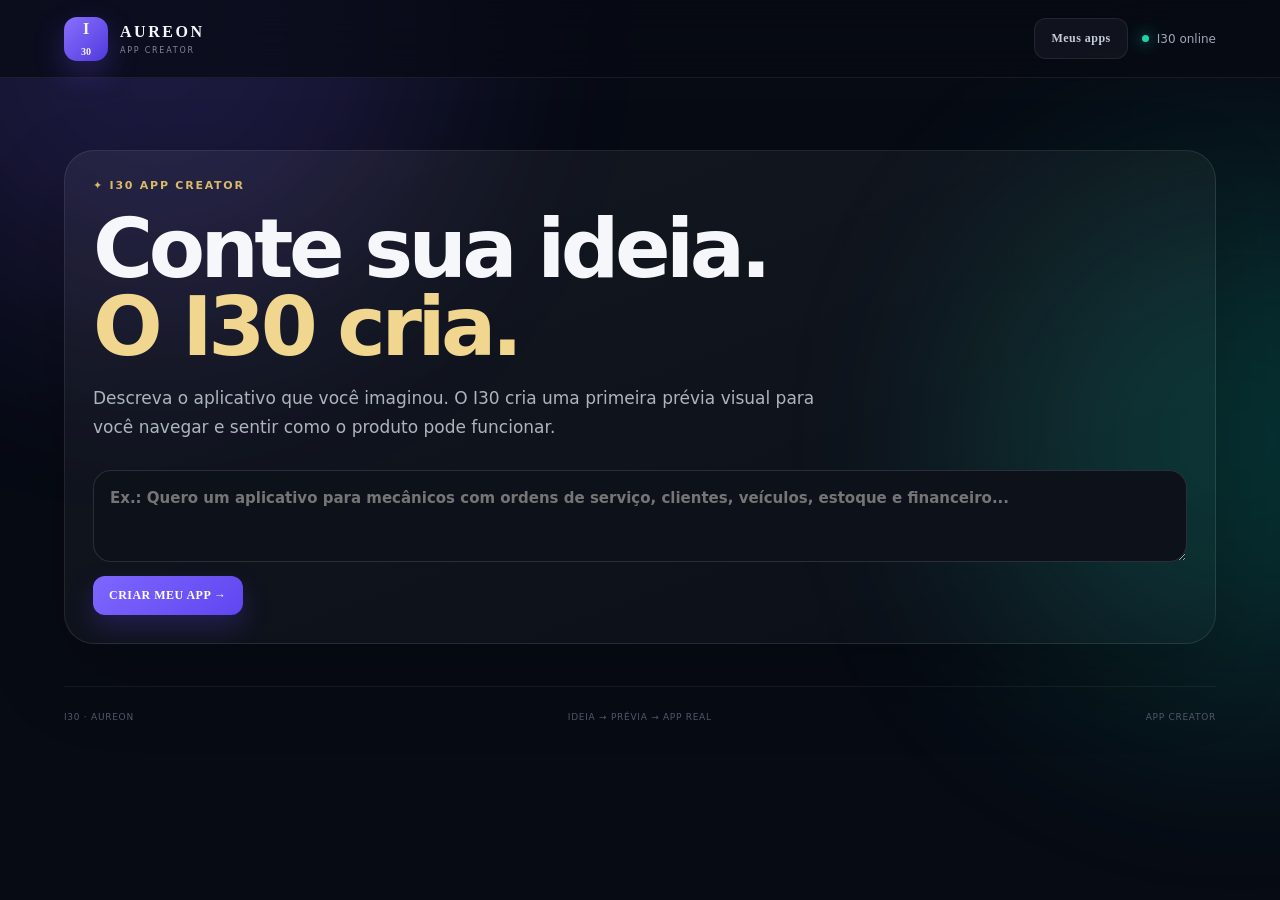
==== commit 7af9f88f: "feat: replace text result with live app preview" ====
--- a/index.html
+++ b/index.html
@@ -1,28 +1 @@
-<!DOCTYPE html>
-<html lang="pt-BR">
-<head>
-<meta charset="UTF-8"><meta name="viewport" content="width=device-width,initial-scale=1.0"><meta name="theme-color" content="#070B14">
-<meta name="description" content="I30 — transforme uma ideia em um projeto completo de aplicativo."><meta name="mobile-web-app-capable" content="yes"><meta name="apple-mobile-web-app-capable" content="yes"><title>I30 — Da ideia ao aplicativo</title>
-<link rel="preconnect" href="https://fonts.googleapis.com"><link rel="preconnect" href="https://fonts.gstatic.com" crossorigin><link href="https://fonts.googleapis.com/css2?family=Inter:wght@400;500;600;700;800&family=Manrope:wght@600;700;800&display=swap" rel="stylesheet"><link rel="stylesheet" href="styles.css"><link rel="stylesheet" href="creator.css"><link rel="manifest" href="manifest.webmanifest"><link rel="apple-touch-icon" href="icon-192.png">
-</head>
-<body>
-<div class="aurora aurora-one"></div><div class="aurora aurora-two"></div><div class="grid-bg"></div>
-<header class="topbar"><a href="#creatorHub" class="brand"><span class="brand-mark">I<span>30</span></span><span class="brand-copy"><strong>AUREON</strong><small>APP CREATOR</small></span></a><div class="top-actions"><button id="installPwaBtn" class="ghost-btn" type="button" style="display:none">Instalar</button><button id="creatorHistoryBtn" class="ghost-btn" type="button">Meus projetos</button><button id="historyBtn" class="ghost-btn" type="button" style="display:none">Histórico SaaS <span id="historyCount">0</span></button><span class="status"><i></i> I30 online</span></div></header>
-<main class="shell">
-<section id="creatorHub" class="creator-hub"><div class="creator-shell">
-<div class="creator-start"><div class="creator-kicker">✦ I30 APP CREATOR</div><h1>Conte sua ideia.<br><span>O I30 cria o projeto.</span></h1><p class="creator-lead">Não precisa escolher entre 12 ferramentas. Explique o aplicativo que você quer, o problema que deseja resolver ou simplesmente sua ideia. O I30 organiza tudo em um projeto de app pronto para evoluir.</p>
-<div class="creator-input-row"><textarea id="creatorIdeaInput" maxlength="500" placeholder="Ex.: Quero um aplicativo para minha academia onde os alunos acompanham treinos, evolução, pagamentos e agenda..." aria-label="Conte sua ideia"></textarea></div>
-<button id="creatorMainBtn" class="primary-btn creator-main-btn" type="button">CRIAR MEU APP <span>→</span></button><p class="creator-note">Você receberá: objetivo, público, telas, funcionalidades, banco/Supabase, visual, monetização e prompt técnico. O I30 gera o projeto; publicação do aplicativo é uma etapa posterior.</p><p id="creatorMessage" class="creator-message" hidden></p><div class="creator-current"><strong id="creatorCurrentIdea">1. Conte sua ideia &nbsp;→&nbsp; 2. Crie o projeto &nbsp;→&nbsp; 3. Evolua</strong><span>Um fluxo. Sem confusão.</span></div><div id="creatorTypeGrid" class="creator-type-grid" aria-label="Ferramentas complementares" hidden></div></div>
-<section id="creatorResult" class="hidden" aria-live="polite"><div class="creator-result-head"><div><div class="creator-kicker">SEU PROJETO I30</div><h2 id="creatorResultTitle"></h2><p class="creator-lead">Esta é a estrutura do seu aplicativo. Agora você pode copiar o projeto e usar como base para construir e evoluir o produto.</p></div><div class="creator-result-actions"><button id="creatorCopyBtn" class="primary-btn" type="button">COPIAR PROJETO</button><button id="creatorBackBtn" class="ghost-btn" type="button">NOVA IDEIA</button></div></div><div id="creatorResultSections" class="creator-result-sections"></div></section>
-</div></section>
-<section id="hero" class="hero hidden"><div class="eyebrow"><span>✦</span> I30 · LABORATÓRIO DE SAAS</div><h1>30 oportunidades.<br><span>Um tema.</span></h1><form id="ideaForm" class="idea-form"><div class="input-shell"><span class="input-icon">⌁</span><input id="topicInput" maxlength="80" aria-label="Tema"><button id="generateBtn" type="submit">GERAR 30 IDEIAS <span>→</span></button></div></form></section>
-<section id="workspace" class="workspace hidden"><div class="workspace-head"><div><div class="eyebrow"><span>✦</span> EXPLORAÇÃO ATIVA</div><h2 id="workspaceTitle">30 ideias para <span></span></h2></div><div class="head-actions"><button id="newSearchBtn" class="ghost-btn" type="button">Nova busca</button><button id="validateBtn" class="primary-btn" type="button">VALIDAR AS 30 <span>↗</span></button></div></div><div id="validationBanner" class="validation-banner hidden"><div class="validation-scan"><div class="scan-orb"></div><div><strong>Analisando oportunidades...</strong><span id="validationText"></span></div></div><div class="progress"><i id="progressBar"></i></div></div><div id="winnerPanel" class="winner-panel hidden"><div class="winner-topline"><span class="winner-label">🏆 OPORTUNIDADE DESTACADA</span><span id="winnerScore" class="winner-score"></span></div><div class="winner-content"><div><h3 id="winnerName"></h3><p id="winnerPitch"></p><div id="winnerTags" class="tags"></div></div><button id="winnerPromptBtn" class="winner-cta" type="button">GERAR PROMPT <span>→</span></button></div><div id="winnerReason" class="winner-reason"></div></div><div class="toolbar"><div class="filter-group"><button class="filter active" data-filter="all" type="button">Todas <span>30</span></button><button class="filter" data-filter="top" type="button">Top 10</button><button class="filter" data-filter="easy" type="button">MVP rápido</button><button class="filter" data-filter="recurring" type="button">Alta recorrência</button></div><select id="sortSelect"><option value="default">Ordem original</option><option value="score">Maior score</option><option value="mvp">MVP mais fácil</option><option value="revenue">Maior receita</option></select></div><div id="ideasGrid" class="ideas-grid"></div></section>
-</main>
-<aside id="creatorHistoryPanel" class="creator-history-panel hidden"><div class="creator-history-card"><div class="creator-history-head"><h3>Meus projetos</h3><button id="creatorHistoryClose" class="ghost-btn" type="button">Fechar</button></div><div id="creatorHistoryList" class="creator-history-list"></div></div></aside>
-<aside id="ideaDrawer" class="drawer" aria-hidden="true"><div class="drawer-backdrop" data-close-drawer></div><div class="drawer-panel"><button class="drawer-close" data-close-drawer type="button">×</button><div id="drawerContent"></div></div></aside>
-<aside id="promptModal" class="modal" aria-hidden="true"><div class="modal-backdrop" data-close-modal></div><div class="modal-card"><div class="modal-head"><div><span class="mini-label">BUILD BLUEPRINT</span><h3 id="promptTitle">Prompt completo</h3></div><button data-close-modal class="modal-close" type="button">×</button></div><div id="promptSummary" class="prompt-summary"></div><textarea id="promptOutput" readonly></textarea><div class="modal-actions"><button id="copyPromptBtn" class="primary-btn" type="button">COPIAR PROMPT</button><button id="downloadPromptBtn" class="ghost-btn" type="button">BAIXAR .TXT</button></div></div></aside>
-<aside id="historyModal" class="modal" aria-hidden="true"><div class="modal-backdrop" data-close-history></div><div class="modal-card history-card"><div class="modal-head"><h3>Histórico</h3><button data-close-history class="modal-close" type="button">×</button></div><div id="historyList" class="history-list"></div></div></aside>
-<footer><span>I30 · AUREON</span><span>IDEIA → PROJETO → APP</span><span>App Creator</span></footer>
-<script src="creator/catalog.js"></script><script src="creator/generators.js"></script><script src="creator/history.js"></script><script src="app.js"></script><script src="creator/ui.js"></script>
-<script>let deferredInstallPrompt=null;const installPwaBtn=document.getElementById('installPwaBtn');window.addEventListener('beforeinstallprompt',e=>{e.preventDefault();deferredInstallPrompt=e;if(installPwaBtn)installPwaBtn.style.display=''});if(installPwaBtn)installPwaBtn.addEventListener('click',async()=>{if(!deferredInstallPrompt)return;deferredInstallPrompt.prompt();await deferredInstallPrompt.userChoice;deferredInstallPrompt=null;installPwaBtn.style.display='none'});if('serviceWorker'in navigator&&(location.protocol==='https:'||location.hostname==='localhost'))window.addEventListener('load',()=>navigator.serviceWorker.register('./sw.js?v=aureon-i30-v5-app-first',{scope:'./',updateViaCache:'none'}).then(r=>r.update()).catch(console.warn));</script>
-</body></html>+<!DOCTYPE html><html lang="pt-BR"><head><meta charset="UTF-8"><meta name="viewport" content="width=device-width,initial-scale=1"><meta name="theme-color" content="#070B14"><meta name="description" content="I30 — transforme sua ideia em uma prévia visual de aplicativo."><title>I30 — Crie seu aplicativo</title><link rel="stylesheet" href="styles.css"><link rel="stylesheet" href="creator.css"><link rel="manifest" href="manifest.webmanifest"></head><body><div class="aurora aurora-one"></div><div class="aurora aurora-two"></div><div class="grid-bg"></div><header class="topbar"><a href="#creatorHub" class="brand"><span class="brand-mark">I<span>30</span></span><span class="brand-copy"><strong>AUREON</strong><small>APP CREATOR</small></span></a><div class="top-actions"><button id="creatorHistoryBtn" class="ghost-btn">Meus apps</button><span class="status"><i></i> I30 online</span></div></header><main class="shell"><section id="creatorHub" class="creator-hub"><div class="creator-shell"><div class="creator-start"><div class="creator-kicker">✦ I30 APP CREATOR</div><h1>Conte sua ideia.<br><span>O I30 cria.</span></h1><p class="creator-lead">Descreva o aplicativo que você imaginou. O I30 cria uma primeira prévia visual para você navegar e sentir como o produto pode funcionar.</p><div class="creator-input-row"><textarea id="creatorIdeaInput" maxlength="500" placeholder="Ex.: Quero um aplicativo para mecânicos com ordens de serviço, clientes, veículos, estoque e financeiro..."></textarea></div><button id="creatorMainBtn" class="primary-btn creator-main-btn">CRIAR MEU APP →</button><p id="creatorMessage" class="creator-message" hidden></p></div><section id="creatorResult" class="hidden"><div class="preview-result-head"><div><div class="creator-kicker">✦ SEU APP FOI CRIADO</div><h2 id="creatorResultTitle">Sua primeira versão está pronta.</h2><p>Explore a prévia abaixo. Ela é um protótipo interativo do conceito — ainda não é um aplicativo publicado.</p></div><button id="creatorBackBtn" class="ghost-btn">CRIAR OUTRO</button></div><div id="previewTabs" class="preview-tabs"><button class="active" data-preview-view="app">PRÉVIA DO APP</button><button data-preview-view="project">PROJETO</button></div><div id="appPreview" class="app-preview-wrap"><div class="app-preview-phone"><div class="preview-phone-top"><span id="previewAppName">Meu App</span><span>•••</span></div><div id="previewScreen" class="preview-screen"></div><nav id="previewNav" class="preview-nav"></nav></div></div><div id="projectView" class="creator-result-sections hidden"></div><div class="lead-box"><span class="creator-kicker">GOSTOU DO QUE O I30 CRIOU?</span><h3>Transforme essa prévia no seu aplicativo real.</h3><p>Fale com a AUREON no Instagram. O I30 copia uma mensagem com a sua ideia para você enviar na DM.</p><button id="instagramLeadBtn" class="primary-btn">FALAR COM A AUREON NO INSTAGRAM →</button><small id="instagramLeadStatus"></small></div></section></div></section></main><aside id="creatorHistoryPanel" class="creator-history-panel hidden"><div class="creator-history-card"><div class="creator-history-head"><h3>Meus apps</h3><button id="creatorHistoryClose" class="ghost-btn">Fechar</button></div><div id="creatorHistoryList" class="creator-history-list"></div></div></aside><footer><span>I30 · AUREON</span><span>IDEIA → PRÉVIA → APP REAL</span><span>App Creator</span></footer><script src="creator/generators.js"></script><script src="creator/history.js"></script><script src="creator/ui.js"></script><script>if('serviceWorker'in navigator)window.addEventListener('load',()=>navigator.serviceWorker.register('./sw.js?v=aureon-i30-v6-live-preview',{updateViaCache:'none'}).then(r=>r.update()).catch(console.warn));</script></body></html>
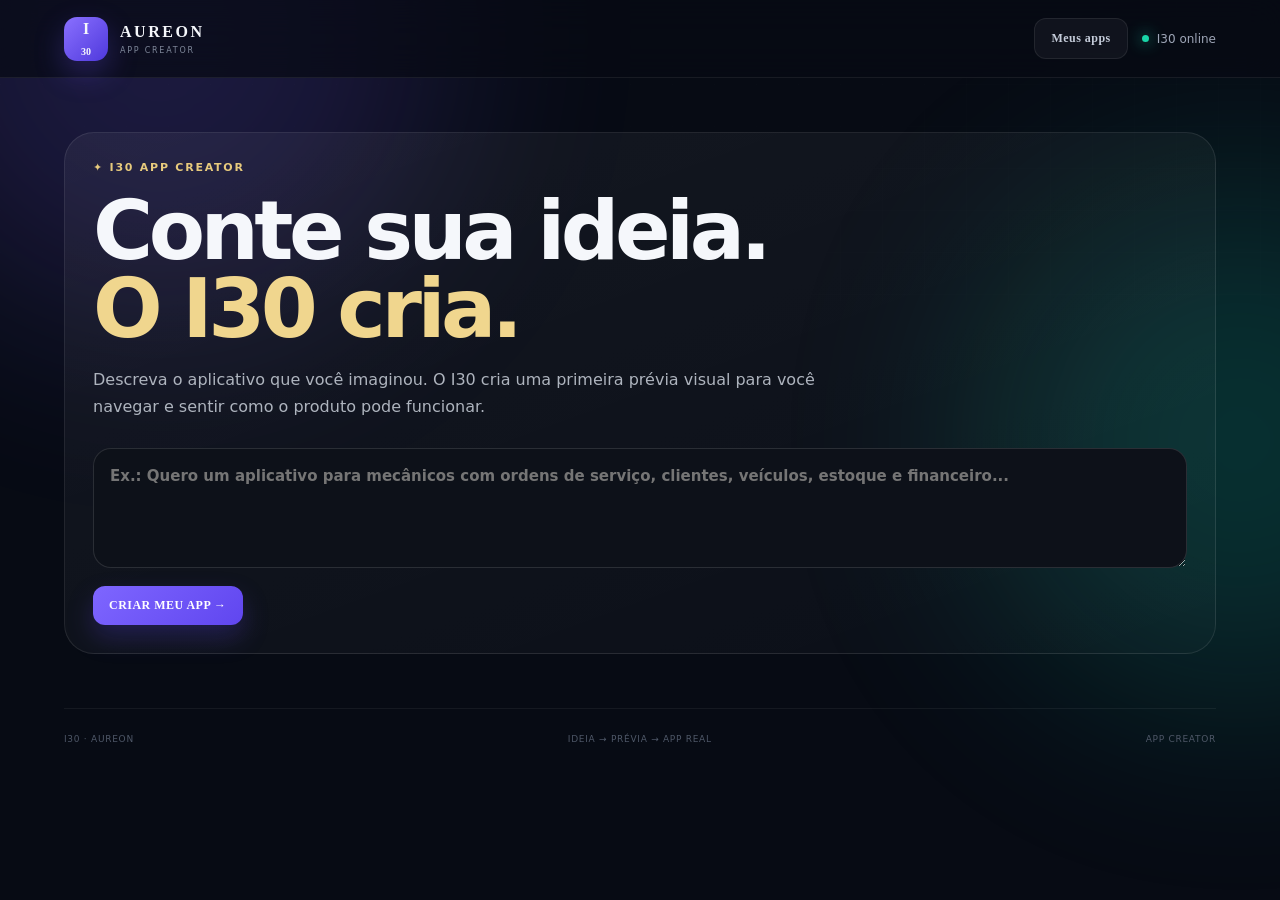
==== commit 50413213: "fix: bypass stale PWA assets on Instagram browser" ====
--- a/index.html
+++ b/index.html
@@ -1 +1 @@
-<!DOCTYPE html><html lang="pt-BR"><head><meta charset="UTF-8"><meta name="viewport" content="width=device-width,initial-scale=1"><meta name="theme-color" content="#070B14"><meta name="description" content="I30 — transforme sua ideia em uma prévia visual de aplicativo."><title>I30 — Crie seu aplicativo</title><link rel="stylesheet" href="styles.css"><link rel="stylesheet" href="creator.css"><link rel="manifest" href="manifest.webmanifest"></head><body><div class="aurora aurora-one"></div><div class="aurora aurora-two"></div><div class="grid-bg"></div><header class="topbar"><a href="#creatorHub" class="brand"><span class="brand-mark">I<span>30</span></span><span class="brand-copy"><strong>AUREON</strong><small>APP CREATOR</small></span></a><div class="top-actions"><button id="creatorHistoryBtn" class="ghost-btn">Meus apps</button><span class="status"><i></i> I30 online</span></div></header><main class="shell"><section id="creatorHub" class="creator-hub"><div class="creator-shell"><div class="creator-start"><div class="creator-kicker">✦ I30 APP CREATOR</div><h1>Conte sua ideia.<br><span>O I30 cria.</span></h1><p class="creator-lead">Descreva o aplicativo que você imaginou. O I30 cria uma primeira prévia visual para você navegar e sentir como o produto pode funcionar.</p><div class="creator-input-row"><textarea id="creatorIdeaInput" maxlength="500" placeholder="Ex.: Quero um aplicativo para mecânicos com ordens de serviço, clientes, veículos, estoque e financeiro..."></textarea></div><button id="creatorMainBtn" class="primary-btn creator-main-btn">CRIAR MEU APP →</button><p id="creatorMessage" class="creator-message" hidden></p></div><section id="creatorResult" class="hidden"><div class="preview-result-head"><div><div class="creator-kicker">✦ SEU APP FOI CRIADO</div><h2 id="creatorResultTitle">Sua primeira versão está pronta.</h2><p>Explore a prévia abaixo. Ela é um protótipo interativo do conceito — ainda não é um aplicativo publicado.</p></div><button id="creatorBackBtn" class="ghost-btn">CRIAR OUTRO</button></div><div id="previewTabs" class="preview-tabs"><button class="active" data-preview-view="app">PRÉVIA DO APP</button><button data-preview-view="project">PROJETO</button></div><div id="appPreview" class="app-preview-wrap"><div class="app-preview-phone"><div class="preview-phone-top"><span id="previewAppName">Meu App</span><span>•••</span></div><div id="previewScreen" class="preview-screen"></div><nav id="previewNav" class="preview-nav"></nav></div></div><div id="projectView" class="creator-result-sections hidden"></div><div class="lead-box"><span class="creator-kicker">GOSTOU DO QUE O I30 CRIOU?</span><h3>Transforme essa prévia no seu aplicativo real.</h3><p>Fale com a AUREON no Instagram. O I30 copia uma mensagem com a sua ideia para você enviar na DM.</p><button id="instagramLeadBtn" class="primary-btn">FALAR COM A AUREON NO INSTAGRAM →</button><small id="instagramLeadStatus"></small></div></section></div></section></main><aside id="creatorHistoryPanel" class="creator-history-panel hidden"><div class="creator-history-card"><div class="creator-history-head"><h3>Meus apps</h3><button id="creatorHistoryClose" class="ghost-btn">Fechar</button></div><div id="creatorHistoryList" class="creator-history-list"></div></div></aside><footer><span>I30 · AUREON</span><span>IDEIA → PRÉVIA → APP REAL</span><span>App Creator</span></footer><script src="creator/generators.js"></script><script src="creator/history.js"></script><script src="creator/ui.js"></script><script>if('serviceWorker'in navigator)window.addEventListener('load',()=>navigator.serviceWorker.register('./sw.js?v=aureon-i30-v6-live-preview',{updateViaCache:'none'}).then(r=>r.update()).catch(console.warn));</script></body></html>+<!DOCTYPE html><html lang="pt-BR"><head><meta charset="UTF-8"><meta name="viewport" content="width=device-width,initial-scale=1"><meta name="theme-color" content="#070B14"><meta name="description" content="I30 — transforme sua ideia em uma prévia visual de aplicativo."><title>I30 — Crie seu aplicativo</title><link rel="stylesheet" href="styles.css?v=7"><link rel="stylesheet" href="creator.css?v=7"><link rel="manifest" href="manifest.webmanifest"></head><body><div class="aurora aurora-one"></div><div class="aurora aurora-two"></div><div class="grid-bg"></div><header class="topbar"><a href="#creatorHub" class="brand"><span class="brand-mark">I<span>30</span></span><span class="brand-copy"><strong>AUREON</strong><small>APP CREATOR</small></span></a><div class="top-actions"><button id="creatorHistoryBtn" class="ghost-btn">Meus apps</button><span class="status"><i></i> I30 online</span></div></header><main class="shell"><section id="creatorHub" class="creator-hub"><div class="creator-shell"><div class="creator-start"><div class="creator-kicker">✦ I30 APP CREATOR</div><h1>Conte sua ideia.<br><span>O I30 cria.</span></h1><p class="creator-lead">Descreva o aplicativo que você imaginou. O I30 cria uma primeira prévia visual para você navegar e sentir como o produto pode funcionar.</p><div class="creator-input-row"><textarea id="creatorIdeaInput" maxlength="500" placeholder="Ex.: Quero um aplicativo para mecânicos com ordens de serviço, clientes, veículos, estoque e financeiro..."></textarea></div><button id="creatorMainBtn" class="primary-btn creator-main-btn">CRIAR MEU APP →</button><p id="creatorMessage" class="creator-message" hidden></p></div><section id="creatorResult" class="hidden"><div class="preview-result-head"><div><div class="creator-kicker">✦ SEU APP FOI CRIADO</div><h2 id="creatorResultTitle">Sua primeira versão está pronta.</h2><p>Explore a prévia abaixo. Ela é um protótipo interativo do conceito — ainda não é um aplicativo publicado.</p></div><button id="creatorBackBtn" class="ghost-btn">CRIAR OUTRO</button></div><div id="previewTabs" class="preview-tabs"><button class="active" data-preview-view="app">PRÉVIA DO APP</button><button data-preview-view="project">PROJETO</button></div><div id="appPreview" class="app-preview-wrap"><div class="app-preview-phone"><div class="preview-phone-top"><span id="previewAppName">Meu App</span><span>•••</span></div><div id="previewScreen" class="preview-screen"></div><nav id="previewNav" class="preview-nav"></nav></div></div><div id="projectView" class="creator-result-sections hidden"></div><div class="lead-box"><span class="creator-kicker">GOSTOU DO QUE O I30 CRIOU?</span><h3>Transforme essa prévia no seu aplicativo real.</h3><p>Fale com a AUREON no Instagram. O I30 copia uma mensagem com a sua ideia para você enviar na DM.</p><button id="instagramLeadBtn" class="primary-btn">FALAR COM A AUREON NO INSTAGRAM →</button><small id="instagramLeadStatus"></small></div></section></div></section></main><aside id="creatorHistoryPanel" class="creator-history-panel hidden"><div class="creator-history-card"><div class="creator-history-head"><h3>Meus apps</h3><button id="creatorHistoryClose" class="ghost-btn">Fechar</button></div><div id="creatorHistoryList" class="creator-history-list"></div></div></aside><footer><span>I30 · AUREON</span><span>IDEIA → PRÉVIA → APP REAL</span><span>App Creator</span></footer><script src="creator/generators.js?v=7"></script><script src="creator/history.js?v=7"></script><script src="creator/ui.js?v=7"></script><script>if('serviceWorker'in navigator)window.addEventListener('load',()=>navigator.serviceWorker.register('./sw.js?v=aureon-i30-v7-cache-bypass',{updateViaCache:'none'}).then(r=>r.update()).catch(console.warn));</script></body></html>
--- a/creator.css
+++ b/creator.css
@@ -1 +1 @@
-.creator-hub{padding:72px 0 42px}.creator-shell{border:1px solid rgba(255,255,255,.09);border-radius:30px;background:linear-gradient(160deg,rgba(255,255,255,.055),rgba(255,255,255,.018));padding:28px;box-shadow:0 30px 80px rgba(0,0,0,.24)}.creator-kicker{font-size:11px;letter-spacing:.16em;text-transform:uppercase;color:#d9ba68;font-weight:900}.creator-start h1{font-size:clamp(44px,7vw,82px);line-height:.95;letter-spacing:-.055em;margin:18px 0}.creator-start h1 span{color:#f0d68e}.creator-lead{max-width:760px;color:#aeb4be;font-size:17px;line-height:1.7}.creator-input-row{display:flex;gap:10px;margin:28px 0 14px}.creator-input-row textarea{flex:1;min-height:92px;resize:vertical;border:1px solid rgba(255,255,255,.12);border-radius:18px;background:#0d1119;color:#fff;padding:16px;font:600 15px/1.5 Inter,system-ui;outline:none}.creator-input-row textarea:focus{border-color:rgba(240,214,142,.6);box-shadow:0 0 0 4px rgba(240,214,142,.08)}.creator-note{color:#7f8794;font-size:12px;margin-bottom:22px}.creator-current{display:flex;align-items:center;justify-content:space-between;gap:12px;margin:18px 0;color:#d9dce3}.creator-type-grid{display:grid;grid-template-columns:repeat(3,1fr);gap:12px}.creator-type{position:relative;touch-action:manipulation;-webkit-tap-highlight-color:transparent;appearance:none;text-align:left;border:1px solid rgba(255,255,255,.09);border-radius:20px;background:rgba(255,255,255,.025);color:#fff;padding:18px;min-height:145px;cursor:pointer;transition:.2s}.creator-type:hover,.creator-type:focus-visible{transform:translateY(-3px);border-color:rgba(240,214,142,.35);background:rgba(240,214,142,.05);outline:none}.creator-type:active{transform:scale(.985)}.creator-type-primary{grid-column:span 2;border-color:rgba(240,214,142,.5);background:linear-gradient(135deg,rgba(240,214,142,.13),rgba(62,173,169,.08));box-shadow:0 12px 40px rgba(0,0,0,.18)}.creator-type-primary strong{font-size:21px}.creator-primary-badge{position:absolute;right:14px;top:14px;font-style:normal;font-size:9px;letter-spacing:.13em;font-weight:900;color:#f0d68e;border:1px solid rgba(240,214,142,.3);border-radius:999px;padding:5px 8px}.creator-type-icon{display:inline-grid;place-items:center;min-width:34px;height:34px;padding:0 8px;border-radius:10px;background:rgba(240,214,142,.12);color:#f3d990;font-weight:900;margin-bottom:16px}.creator-type strong,.creator-type small{display:block}.creator-type strong{font-size:16px;margin-bottom:7px}.creator-type small{color:#8f96a3;line-height:1.45}.creator-message{margin:12px 0;padding:12px 14px;border:1px solid rgba(255,160,130,.28);border-radius:14px;background:rgba(255,100,80,.07);color:#ffc6b8}.creator-result-head{display:flex;justify-content:space-between;gap:18px;align-items:flex-start;margin-bottom:20px}.creator-result-head h2{font-size:clamp(30px,4vw,50px);margin:8px 0 0}.creator-result-actions{display:flex;gap:10px;flex-wrap:wrap}.creator-result-sections{display:grid;grid-template-columns:repeat(2,1fr);gap:12px}.creator-result-sections article{border:1px solid rgba(255,255,255,.08);border-radius:18px;padding:18px;background:rgba(0,0,0,.16)}.creator-result-sections h3{margin:0 0 9px;font-size:15px;color:#efd58d}.creator-result-sections p{margin:0;color:#b2b7c0;line-height:1.65;white-space:pre-wrap}.creator-history-panel{position:fixed;inset:0;z-index:80;background:rgba(0,0,0,.72);display:grid;place-items:center;padding:20px}.creator-history-card{width:min(680px,100%);max-height:80vh;overflow:auto;border:1px solid rgba(255,255,255,.1);border-radius:24px;background:#0b0f16;padding:20px}.creator-history-head{display:flex;align-items:center;justify-content:space-between;margin-bottom:14px}.creator-history-head h3{margin:0}.creator-history-list{display:grid;gap:9px}.creator-history-item{appearance:none;text-align:left;border:1px solid rgba(255,255,255,.08);border-radius:14px;background:rgba(255,255,255,.03);color:#fff;padding:13px;cursor:pointer}.creator-history-item strong,.creator-history-item small{display:block}.creator-history-item small{color:#858d99;margin-top:4px}.creator-empty{color:#858d99}.hidden{display:none!important}@media(max-width:820px){.creator-type-grid{grid-template-columns:repeat(2,1fr)}.creator-result-sections{grid-template-columns:1fr}.creator-result-head{flex-direction:column}}@media(max-width:560px){.creator-hub{padding:32px 0 24px}.creator-shell{padding:18px;border-radius:22px}.creator-start h1{font-size:48px}.creator-lead{font-size:15px}.creator-type-grid{grid-template-columns:1fr}.creator-type,.creator-type-primary{grid-column:auto;min-height:118px}.creator-type-primary{min-height:150px}.creator-current{align-items:flex-start;flex-direction:column}.creator-result-actions{display:grid;width:100%;grid-template-columns:1fr}.creator-result-actions button{width:100%}}
+.creator-hub{padding:54px 0}.creator-shell{border:1px solid rgba(255,255,255,.09);border-radius:30px;background:linear-gradient(160deg,rgba(255,255,255,.055),rgba(255,255,255,.018));padding:28px}.creator-kicker{font-size:11px;letter-spacing:.16em;color:#e7ca7d;font-weight:900}.creator-start h1{font-size:clamp(44px,7vw,82px);line-height:.95;letter-spacing:-.055em;margin:18px 0}.creator-start h1 span{color:#f0d68e}.creator-lead,.preview-result-head p{max-width:760px;color:#aeb4be;line-height:1.7}.creator-input-row{margin:28px 0 14px}.creator-input-row textarea{width:100%;box-sizing:border-box;min-height:120px;border:1px solid rgba(255,255,255,.12);border-radius:18px;background:#0d1119;color:#fff;padding:16px;font:600 15px/1.5 Inter,system-ui}.creator-message{color:#ffc6b8}.preview-result-head{display:flex;justify-content:space-between;gap:20px;align-items:start}.preview-result-head h2{font-size:clamp(30px,5vw,54px);margin:8px 0}.preview-tabs{display:flex;gap:8px;margin:26px 0 18px}.preview-tabs button{border:1px solid rgba(255,255,255,.1);background:transparent;color:#8f96a3;padding:11px 16px;border-radius:999px;font-weight:800}.preview-tabs button.active{background:#fff;color:#111}.app-preview-wrap{display:grid;place-items:center;padding:22px;border-radius:26px;background:radial-gradient(circle at 50% 0,rgba(111,72,255,.22),transparent 50%),rgba(0,0,0,.18)}.app-preview-phone{width:min(390px,100%);height:700px;max-height:72vh;display:flex;flex-direction:column;overflow:hidden;border:7px solid #171923;border-radius:36px;background:#f5f6f8;color:#151821;box-shadow:0 30px 70px rgba(0,0,0,.45)}.preview-phone-top{display:flex;justify-content:space-between;padding:22px 20px 14px;font-weight:900;background:#fff}.preview-screen{flex:1;overflow:auto;padding:20px}.preview-greeting small,.preview-greeting strong{display:block}.preview-greeting small{font-size:10px;letter-spacing:.14em;color:#777}.preview-greeting strong{font-size:27px;margin-top:5px}.preview-stats{display:grid;grid-template-columns:repeat(3,1fr);gap:8px;margin:20px 0}.preview-stats div{padding:14px 9px;border-radius:16px;background:#fff;box-shadow:0 4px 18px rgba(0,0,0,.05)}.preview-stats strong,.preview-stats small{display:block}.preview-stats strong{font-size:22px}.preview-stats small{font-size:10px;color:#777;margin-top:4px}.preview-actions{display:grid;gap:8px;margin:18px 0}.preview-actions button{border:0;border-radius:13px;padding:13px;text-align:left;font-weight:800;background:#171923;color:#fff}.preview-list{margin-top:22px}.preview-list h4{margin:0 0 10px}.preview-list button{display:flex;width:100%;justify-content:space-between;gap:8px;border:0;border-bottom:1px solid #e7e8eb;background:#fff;padding:14px;text-align:left;color:#20232b}.preview-list button:first-of-type{border-radius:14px 14px 0 0}.preview-list button:last-child{border-radius:0 0 14px 14px}.preview-list button.selected{background:#ece9ff}.preview-list small{color:#777}.preview-nav{display:grid;grid-template-columns:repeat(4,1fr);padding:9px 5px 13px;background:#fff;border-top:1px solid #e8e8eb}.preview-nav button{border:0;background:transparent;color:#8a8d94;display:grid;gap:2px;place-items:center}.preview-nav button.active{color:#6848ff}.preview-nav span{font-size:19px}.preview-nav small{font-size:9px}.creator-result-sections{display:grid;grid-template-columns:repeat(2,1fr);gap:12px}.creator-result-sections article{border:1px solid rgba(255,255,255,.08);border-radius:18px;padding:18px;background:rgba(0,0,0,.16)}.creator-result-sections h3{color:#efd58d}.creator-result-sections p{color:#b2b7c0;white-space:pre-wrap}.lead-box{margin-top:24px;padding:25px;border:1px solid rgba(240,214,142,.25);border-radius:24px;background:linear-gradient(135deg,rgba(240,214,142,.09),rgba(105,72,255,.1))}.lead-box h3{font-size:26px;margin:8px 0}.lead-box p{color:#aeb4be}.lead-box small{display:block;margin-top:10px;color:#e7ca7d}.creator-history-panel{position:fixed;inset:0;z-index:80;background:rgba(0,0,0,.75);display:grid;place-items:center;padding:20px}.creator-history-card{width:min(650px,100%);max-height:80vh;overflow:auto;border-radius:22px;background:#0b0f16;padding:20px}.creator-history-head{display:flex;justify-content:space-between}.creator-history-list{display:grid;gap:8px}.creator-history-item{border:1px solid rgba(255,255,255,.1);border-radius:12px;background:#111620;color:#fff;padding:14px;text-align:left}.hidden{display:none!important}@media(max-width:600px){.creator-hub{padding:28px 0}.creator-shell{padding:18px;border-radius:22px}.creator-start h1{font-size:48px}.preview-result-head{display:block}.preview-result-head .ghost-btn{width:100%;margin-top:10px}.app-preview-wrap{padding:8px}.app-preview-phone{height:650px;border-width:5px;border-radius:28px}.creator-result-sections{grid-template-columns:1fr}.lead-box .primary-btn{width:100%}}
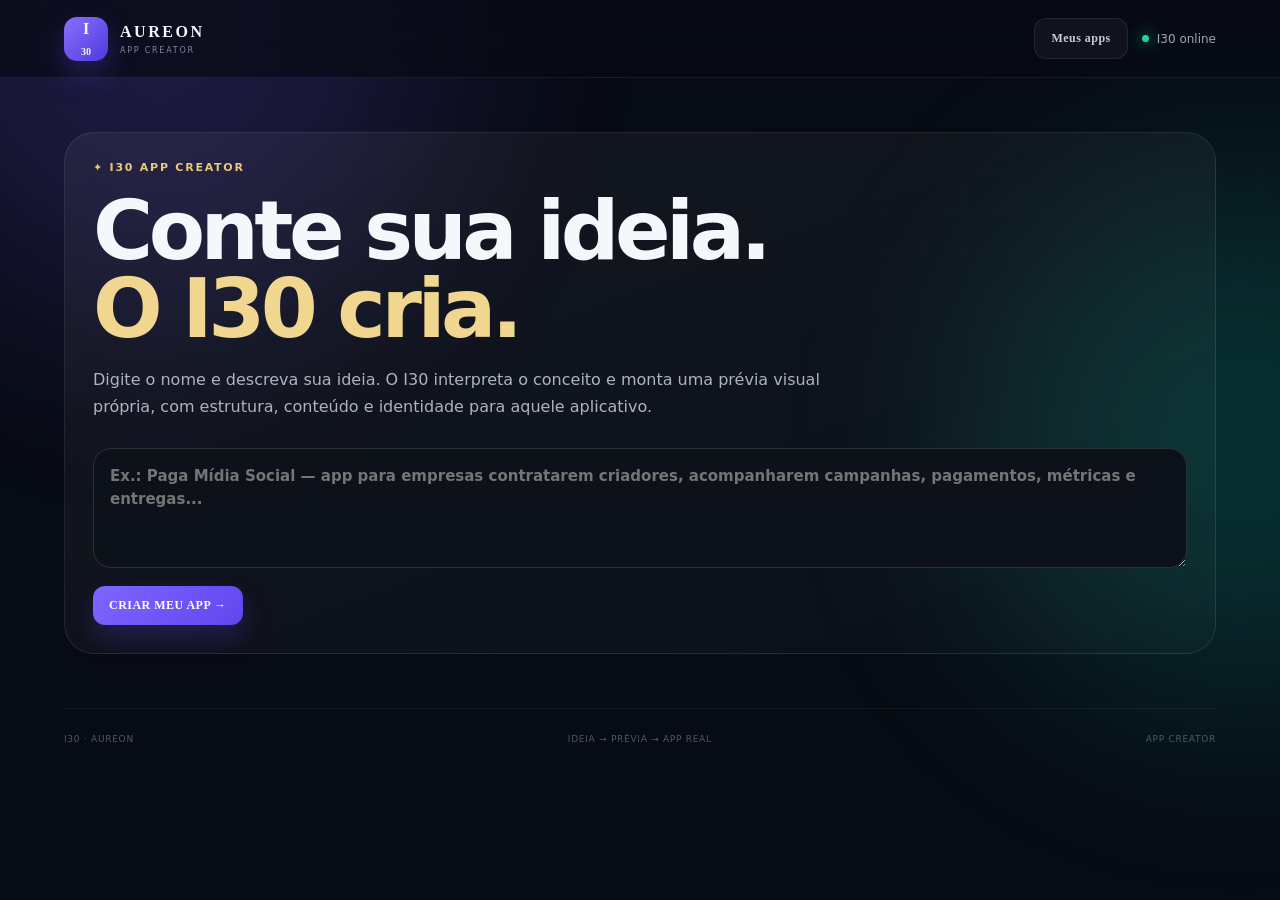
==== commit c8f41d32: "chore: publish I30 dynamic preview v8" ====
--- a/index.html
+++ b/index.html
@@ -1 +1 @@
-<!DOCTYPE html><html lang="pt-BR"><head><meta charset="UTF-8"><meta name="viewport" content="width=device-width,initial-scale=1"><meta name="theme-color" content="#070B14"><meta name="description" content="I30 — transforme sua ideia em uma prévia visual de aplicativo."><title>I30 — Crie seu aplicativo</title><link rel="stylesheet" href="styles.css?v=7"><link rel="stylesheet" href="creator.css?v=7"><link rel="manifest" href="manifest.webmanifest"></head><body><div class="aurora aurora-one"></div><div class="aurora aurora-two"></div><div class="grid-bg"></div><header class="topbar"><a href="#creatorHub" class="brand"><span class="brand-mark">I<span>30</span></span><span class="brand-copy"><strong>AUREON</strong><small>APP CREATOR</small></span></a><div class="top-actions"><button id="creatorHistoryBtn" class="ghost-btn">Meus apps</button><span class="status"><i></i> I30 online</span></div></header><main class="shell"><section id="creatorHub" class="creator-hub"><div class="creator-shell"><div class="creator-start"><div class="creator-kicker">✦ I30 APP CREATOR</div><h1>Conte sua ideia.<br><span>O I30 cria.</span></h1><p class="creator-lead">Descreva o aplicativo que você imaginou. O I30 cria uma primeira prévia visual para você navegar e sentir como o produto pode funcionar.</p><div class="creator-input-row"><textarea id="creatorIdeaInput" maxlength="500" placeholder="Ex.: Quero um aplicativo para mecânicos com ordens de serviço, clientes, veículos, estoque e financeiro..."></textarea></div><button id="creatorMainBtn" class="primary-btn creator-main-btn">CRIAR MEU APP →</button><p id="creatorMessage" class="creator-message" hidden></p></div><section id="creatorResult" class="hidden"><div class="preview-result-head"><div><div class="creator-kicker">✦ SEU APP FOI CRIADO</div><h2 id="creatorResultTitle">Sua primeira versão está pronta.</h2><p>Explore a prévia abaixo. Ela é um protótipo interativo do conceito — ainda não é um aplicativo publicado.</p></div><button id="creatorBackBtn" class="ghost-btn">CRIAR OUTRO</button></div><div id="previewTabs" class="preview-tabs"><button class="active" data-preview-view="app">PRÉVIA DO APP</button><button data-preview-view="project">PROJETO</button></div><div id="appPreview" class="app-preview-wrap"><div class="app-preview-phone"><div class="preview-phone-top"><span id="previewAppName">Meu App</span><span>•••</span></div><div id="previewScreen" class="preview-screen"></div><nav id="previewNav" class="preview-nav"></nav></div></div><div id="projectView" class="creator-result-sections hidden"></div><div class="lead-box"><span class="creator-kicker">GOSTOU DO QUE O I30 CRIOU?</span><h3>Transforme essa prévia no seu aplicativo real.</h3><p>Fale com a AUREON no Instagram. O I30 copia uma mensagem com a sua ideia para você enviar na DM.</p><button id="instagramLeadBtn" class="primary-btn">FALAR COM A AUREON NO INSTAGRAM →</button><small id="instagramLeadStatus"></small></div></section></div></section></main><aside id="creatorHistoryPanel" class="creator-history-panel hidden"><div class="creator-history-card"><div class="creator-history-head"><h3>Meus apps</h3><button id="creatorHistoryClose" class="ghost-btn">Fechar</button></div><div id="creatorHistoryList" class="creator-history-list"></div></div></aside><footer><span>I30 · AUREON</span><span>IDEIA → PRÉVIA → APP REAL</span><span>App Creator</span></footer><script src="creator/generators.js?v=7"></script><script src="creator/history.js?v=7"></script><script src="creator/ui.js?v=7"></script><script>if('serviceWorker'in navigator)window.addEventListener('load',()=>navigator.serviceWorker.register('./sw.js?v=aureon-i30-v7-cache-bypass',{updateViaCache:'none'}).then(r=>r.update()).catch(console.warn));</script></body></html>+<!DOCTYPE html><html lang="pt-BR"><head><meta charset="UTF-8"><meta name="viewport" content="width=device-width,initial-scale=1"><meta name="theme-color" content="#070B14"><meta name="description" content="I30 — transforme sua ideia em uma prévia visual de aplicativo."><title>I30 — Crie seu aplicativo</title><link rel="stylesheet" href="styles.css?v=8"><link rel="stylesheet" href="creator.css?v=8"><link rel="manifest" href="manifest.webmanifest"></head><body><div class="aurora aurora-one"></div><div class="aurora aurora-two"></div><div class="grid-bg"></div><header class="topbar"><a href="#creatorHub" class="brand"><span class="brand-mark">I<span>30</span></span><span class="brand-copy"><strong>AUREON</strong><small>APP CREATOR</small></span></a><div class="top-actions"><button id="creatorHistoryBtn" class="ghost-btn">Meus apps</button><span class="status"><i></i> I30 online</span></div></header><main class="shell"><section id="creatorHub" class="creator-hub"><div class="creator-shell"><div class="creator-start"><div class="creator-kicker">✦ I30 APP CREATOR</div><h1>Conte sua ideia.<br><span>O I30 cria.</span></h1><p class="creator-lead">Digite o nome e descreva sua ideia. O I30 interpreta o conceito e monta uma prévia visual própria, com estrutura, conteúdo e identidade para aquele aplicativo.</p><div class="creator-input-row"><textarea id="creatorIdeaInput" maxlength="500" placeholder="Ex.: Paga Mídia Social — app para empresas contratarem criadores, acompanharem campanhas, pagamentos, métricas e entregas..."></textarea></div><button id="creatorMainBtn" class="primary-btn creator-main-btn">CRIAR MEU APP →</button><p id="creatorMessage" class="creator-message" hidden></p></div><section id="creatorResult" class="hidden"><div class="preview-result-head"><div><div class="creator-kicker">✦ SEU APP FOI CRIADO</div><h2 id="creatorResultTitle">Sua primeira versão está pronta.</h2><p>Explore a prévia abaixo. Ela é um protótipo interativo do conceito — ainda não é um aplicativo publicado.</p></div><button id="creatorBackBtn" class="ghost-btn">CRIAR OUTRO</button></div><div id="previewTabs" class="preview-tabs"><button class="active" data-preview-view="app">PRÉVIA DO APP</button><button data-preview-view="project">PROJETO</button></div><div id="appPreview" class="app-preview-wrap"><div class="app-preview-phone"><div class="preview-phone-top"><span id="previewAppName">Seu App</span><span>•••</span></div><div id="previewScreen" class="preview-screen"></div><nav id="previewNav" class="preview-nav"></nav></div></div><div id="projectView" class="creator-result-sections hidden"></div><div class="lead-box"><span class="creator-kicker">GOSTOU DO QUE O I30 CRIOU?</span><h3>Transforme essa prévia no seu aplicativo real.</h3><p>Fale com a AUREON no Instagram. O I30 copia uma mensagem com a sua ideia para você enviar na DM.</p><button id="instagramLeadBtn" class="primary-btn">FALAR COM A AUREON NO INSTAGRAM →</button><small id="instagramLeadStatus"></small></div></section></div></section></main><aside id="creatorHistoryPanel" class="creator-history-panel hidden"><div class="creator-history-card"><div class="creator-history-head"><h3>Meus apps</h3><button id="creatorHistoryClose" class="ghost-btn">Fechar</button></div><div id="creatorHistoryList" class="creator-history-list"></div></div></aside><footer><span>I30 · AUREON</span><span>IDEIA → PRÉVIA → APP REAL</span><span>App Creator</span></footer><script src="creator/generators.js?v=8"></script><script src="creator/history.js?v=8"></script><script src="creator/ui.js?v=8"></script><script>if('serviceWorker'in navigator)window.addEventListener('load',()=>navigator.serviceWorker.register('./sw.js?v=aureon-i30-v8-dynamic-preview',{updateViaCache:'none'}).then(r=>r.update()).catch(console.warn));</script></body></html>
--- a/creator.css
+++ b/creator.css
@@ -1 +1 @@
-.creator-hub{padding:54px 0}.creator-shell{border:1px solid rgba(255,255,255,.09);border-radius:30px;background:linear-gradient(160deg,rgba(255,255,255,.055),rgba(255,255,255,.018));padding:28px}.creator-kicker{font-size:11px;letter-spacing:.16em;color:#e7ca7d;font-weight:900}.creator-start h1{font-size:clamp(44px,7vw,82px);line-height:.95;letter-spacing:-.055em;margin:18px 0}.creator-start h1 span{color:#f0d68e}.creator-lead,.preview-result-head p{max-width:760px;color:#aeb4be;line-height:1.7}.creator-input-row{margin:28px 0 14px}.creator-input-row textarea{width:100%;box-sizing:border-box;min-height:120px;border:1px solid rgba(255,255,255,.12);border-radius:18px;background:#0d1119;color:#fff;padding:16px;font:600 15px/1.5 Inter,system-ui}.creator-message{color:#ffc6b8}.preview-result-head{display:flex;justify-content:space-between;gap:20px;align-items:start}.preview-result-head h2{font-size:clamp(30px,5vw,54px);margin:8px 0}.preview-tabs{display:flex;gap:8px;margin:26px 0 18px}.preview-tabs button{border:1px solid rgba(255,255,255,.1);background:transparent;color:#8f96a3;padding:11px 16px;border-radius:999px;font-weight:800}.preview-tabs button.active{background:#fff;color:#111}.app-preview-wrap{display:grid;place-items:center;padding:22px;border-radius:26px;background:radial-gradient(circle at 50% 0,rgba(111,72,255,.22),transparent 50%),rgba(0,0,0,.18)}.app-preview-phone{width:min(390px,100%);height:700px;max-height:72vh;display:flex;flex-direction:column;overflow:hidden;border:7px solid #171923;border-radius:36px;background:#f5f6f8;color:#151821;box-shadow:0 30px 70px rgba(0,0,0,.45)}.preview-phone-top{display:flex;justify-content:space-between;padding:22px 20px 14px;font-weight:900;background:#fff}.preview-screen{flex:1;overflow:auto;padding:20px}.preview-greeting small,.preview-greeting strong{display:block}.preview-greeting small{font-size:10px;letter-spacing:.14em;color:#777}.preview-greeting strong{font-size:27px;margin-top:5px}.preview-stats{display:grid;grid-template-columns:repeat(3,1fr);gap:8px;margin:20px 0}.preview-stats div{padding:14px 9px;border-radius:16px;background:#fff;box-shadow:0 4px 18px rgba(0,0,0,.05)}.preview-stats strong,.preview-stats small{display:block}.preview-stats strong{font-size:22px}.preview-stats small{font-size:10px;color:#777;margin-top:4px}.preview-actions{display:grid;gap:8px;margin:18px 0}.preview-actions button{border:0;border-radius:13px;padding:13px;text-align:left;font-weight:800;background:#171923;color:#fff}.preview-list{margin-top:22px}.preview-list h4{margin:0 0 10px}.preview-list button{display:flex;width:100%;justify-content:space-between;gap:8px;border:0;border-bottom:1px solid #e7e8eb;background:#fff;padding:14px;text-align:left;color:#20232b}.preview-list button:first-of-type{border-radius:14px 14px 0 0}.preview-list button:last-child{border-radius:0 0 14px 14px}.preview-list button.selected{background:#ece9ff}.preview-list small{color:#777}.preview-nav{display:grid;grid-template-columns:repeat(4,1fr);padding:9px 5px 13px;background:#fff;border-top:1px solid #e8e8eb}.preview-nav button{border:0;background:transparent;color:#8a8d94;display:grid;gap:2px;place-items:center}.preview-nav button.active{color:#6848ff}.preview-nav span{font-size:19px}.preview-nav small{font-size:9px}.creator-result-sections{display:grid;grid-template-columns:repeat(2,1fr);gap:12px}.creator-result-sections article{border:1px solid rgba(255,255,255,.08);border-radius:18px;padding:18px;background:rgba(0,0,0,.16)}.creator-result-sections h3{color:#efd58d}.creator-result-sections p{color:#b2b7c0;white-space:pre-wrap}.lead-box{margin-top:24px;padding:25px;border:1px solid rgba(240,214,142,.25);border-radius:24px;background:linear-gradient(135deg,rgba(240,214,142,.09),rgba(105,72,255,.1))}.lead-box h3{font-size:26px;margin:8px 0}.lead-box p{color:#aeb4be}.lead-box small{display:block;margin-top:10px;color:#e7ca7d}.creator-history-panel{position:fixed;inset:0;z-index:80;background:rgba(0,0,0,.75);display:grid;place-items:center;padding:20px}.creator-history-card{width:min(650px,100%);max-height:80vh;overflow:auto;border-radius:22px;background:#0b0f16;padding:20px}.creator-history-head{display:flex;justify-content:space-between}.creator-history-list{display:grid;gap:8px}.creator-history-item{border:1px solid rgba(255,255,255,.1);border-radius:12px;background:#111620;color:#fff;padding:14px;text-align:left}.hidden{display:none!important}@media(max-width:600px){.creator-hub{padding:28px 0}.creator-shell{padding:18px;border-radius:22px}.creator-start h1{font-size:48px}.preview-result-head{display:block}.preview-result-head .ghost-btn{width:100%;margin-top:10px}.app-preview-wrap{padding:8px}.app-preview-phone{height:650px;border-width:5px;border-radius:28px}.creator-result-sections{grid-template-columns:1fr}.lead-box .primary-btn{width:100%}}+.creator-hub{padding:54px 0}.creator-shell{border:1px solid rgba(255,255,255,.09);border-radius:30px;background:linear-gradient(160deg,rgba(255,255,255,.055),rgba(255,255,255,.018));padding:28px}.creator-kicker{font-size:11px;letter-spacing:.16em;color:#e7ca7d;font-weight:900}.creator-start h1{font-size:clamp(44px,7vw,82px);line-height:.95;letter-spacing:-.055em;margin:18px 0}.creator-start h1 span{color:#f0d68e}.creator-lead,.preview-result-head p{max-width:760px;color:#aeb4be;line-height:1.7}.creator-input-row{margin:28px 0 14px}.creator-input-row textarea{width:100%;box-sizing:border-box;min-height:120px;border:1px solid rgba(255,255,255,.12);border-radius:18px;background:#0d1119;color:#fff;padding:16px;font:600 15px/1.5 Inter,system-ui}.creator-message{color:#ffc6b8}.preview-result-head{display:flex;justify-content:space-between;gap:20px;align-items:start}.preview-result-head h2{font-size:clamp(30px,5vw,54px);margin:8px 0}.preview-tabs{display:flex;gap:8px;margin:26px 0 18px}.preview-tabs button{border:1px solid rgba(255,255,255,.1);background:transparent;color:#8f96a3;padding:11px 16px;border-radius:999px;font-weight:800}.preview-tabs button.active{background:#fff;color:#111}.app-preview-wrap{display:grid;place-items:center;padding:22px;border-radius:26px;background:radial-gradient(circle at 50% 0,rgba(111,72,255,.28),transparent 50%),rgba(0,0,0,.18)}.app-preview-phone{--preview-accent:#6d4aff;--preview-accent-2:#9b5cff;--preview-soft:#efeaff;width:min(390px,100%);height:700px;max-height:72vh;display:flex;flex-direction:column;overflow:hidden;border:7px solid #171923;border-radius:36px;background:linear-gradient(180deg,var(--preview-soft),#f7f8fb 34%);color:#151821;box-shadow:0 30px 70px rgba(0,0,0,.45),0 0 45px color-mix(in srgb,var(--preview-accent) 28%,transparent)}.preview-phone-top{display:flex;justify-content:space-between;padding:22px 20px 16px;font-weight:900;color:#fff;background:linear-gradient(120deg,var(--preview-accent),var(--preview-accent-2))}.preview-screen{flex:1;overflow:auto;padding:20px}.preview-greeting small,.preview-greeting strong{display:block}.preview-greeting small{font-size:10px;letter-spacing:.14em;color:var(--preview-accent);font-weight:900}.preview-greeting strong{font-size:27px;margin-top:5px}.preview-stats{display:grid;grid-template-columns:repeat(3,1fr);gap:8px;margin:20px 0}.preview-stats div{padding:14px 9px;border-radius:16px;background:#fff;border-top:3px solid var(--preview-accent);box-shadow:0 5px 20px rgba(0,0,0,.07)}.preview-stats strong,.preview-stats small{display:block}.preview-stats strong{font-size:22px;color:var(--preview-accent)}.preview-stats small{font-size:10px;color:#666;margin-top:4px}.preview-actions{display:grid;gap:8px;margin:18px 0}.preview-actions button{border:0;border-radius:14px;padding:14px;text-align:left;font-weight:900;background:linear-gradient(100deg,var(--preview-accent),var(--preview-accent-2));color:#fff;box-shadow:0 7px 18px color-mix(in srgb,var(--preview-accent) 25%,transparent)}.preview-actions button:nth-child(n+2){background:#fff;color:var(--preview-accent);border:1px solid color-mix(in srgb,var(--preview-accent) 22%,#ddd);box-shadow:none}.preview-list{margin-top:22px}.preview-list h4{margin:0 0 10px}.preview-list button{display:flex;width:100%;justify-content:space-between;gap:8px;border:0;border-bottom:1px solid #e7e8eb;background:#fff;padding:14px;text-align:left;color:#20232b}.preview-list button:first-of-type{border-radius:14px 14px 0 0}.preview-list button:last-child{border-radius:0 0 14px 14px}.preview-list button.selected{background:var(--preview-soft);box-shadow:inset 4px 0 0 var(--preview-accent)}.preview-list small{color:var(--preview-accent);font-weight:800}.preview-nav{display:grid;grid-template-columns:repeat(4,1fr);padding:9px 5px 13px;background:#fff;border-top:1px solid #e8e8eb}.preview-nav button{border:0;background:transparent;color:#8a8d94;display:grid;gap:2px;place-items:center}.preview-nav button.active{color:var(--preview-accent)}.preview-nav button.active span{display:grid;place-items:center;width:34px;height:28px;border-radius:12px;background:var(--preview-soft)}.preview-nav span{font-size:19px}.preview-nav small{font-size:9px}.creator-result-sections{display:grid;grid-template-columns:repeat(2,1fr);gap:12px}.creator-result-sections article{border:1px solid rgba(255,255,255,.08);border-radius:18px;padding:18px;background:rgba(0,0,0,.16)}.creator-result-sections h3{color:#efd58d}.creator-result-sections p{color:#b2b7c0;white-space:pre-wrap}.lead-box{margin-top:24px;padding:25px;border:1px solid rgba(240,214,142,.25);border-radius:24px;background:linear-gradient(135deg,rgba(240,214,142,.09),rgba(105,72,255,.1))}.lead-box h3{font-size:26px;margin:8px 0}.lead-box p{color:#aeb4be}.lead-box small{display:block;margin-top:10px;color:#e7ca7d}.creator-history-panel{position:fixed;inset:0;z-index:80;background:rgba(0,0,0,.75);display:grid;place-items:center;padding:20px}.creator-history-card{width:min(650px,100%);max-height:80vh;overflow:auto;border-radius:22px;background:#0b0f16;padding:20px}.creator-history-head{display:flex;justify-content:space-between}.creator-history-list{display:grid;gap:8px}.creator-history-item{border:1px solid rgba(255,255,255,.1);border-radius:12px;background:#111620;color:#fff;padding:14px;text-align:left}.hidden{display:none!important}@media(max-width:600px){.creator-hub{padding:28px 0}.creator-shell{padding:18px;border-radius:22px}.creator-start h1{font-size:48px}.preview-result-head{display:block}.preview-result-head .ghost-btn{width:100%;margin-top:10px}.app-preview-wrap{padding:8px}.app-preview-phone{height:650px;border-width:5px;border-radius:28px}.creator-result-sections{grid-template-columns:1fr}.lead-box .primary-btn{width:100%}}
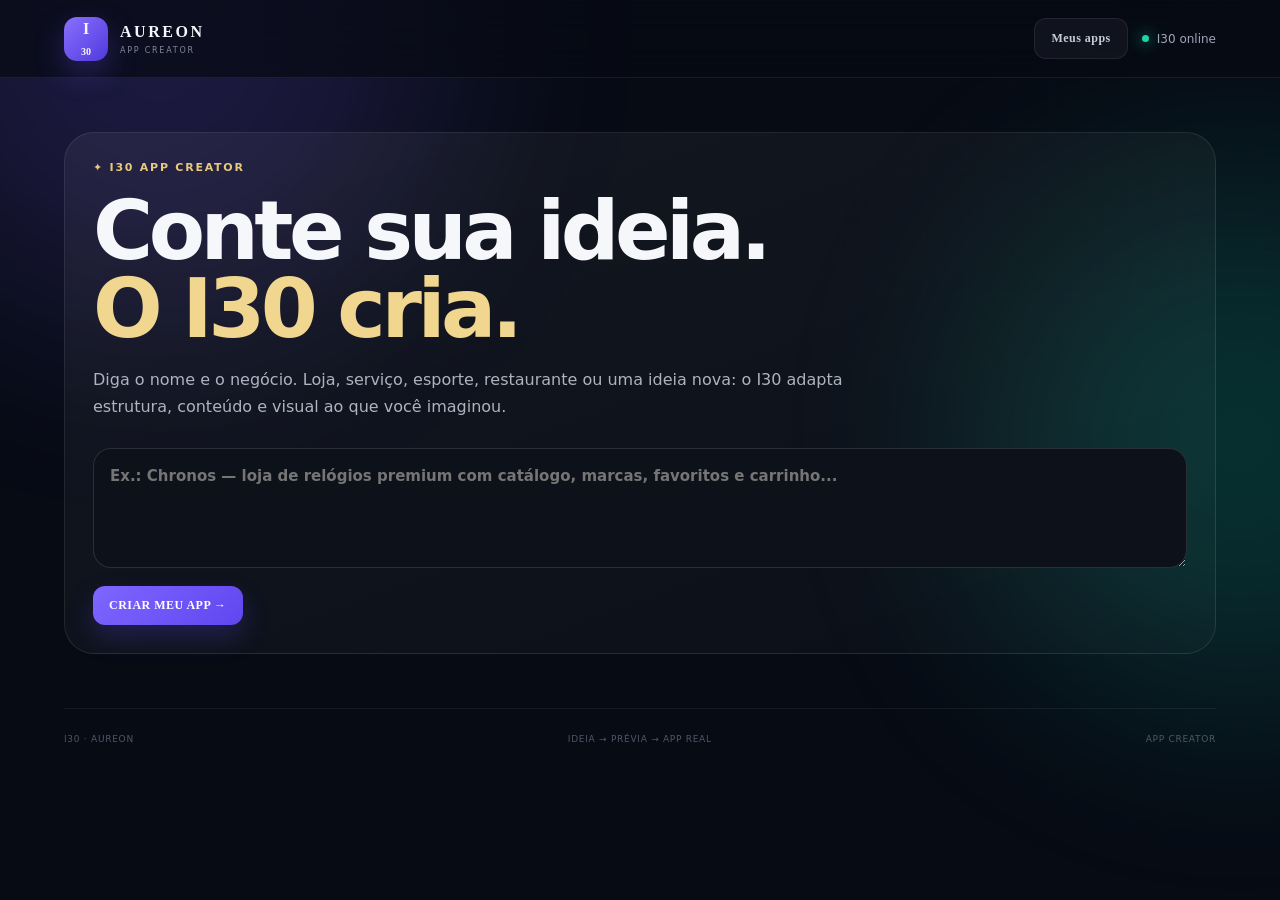
==== commit e76d9a31: "chore: publish adaptive I30 preview v9" ====
--- a/index.html
+++ b/index.html
@@ -1 +1 @@
-<!DOCTYPE html><html lang="pt-BR"><head><meta charset="UTF-8"><meta name="viewport" content="width=device-width,initial-scale=1"><meta name="theme-color" content="#070B14"><meta name="description" content="I30 — transforme sua ideia em uma prévia visual de aplicativo."><title>I30 — Crie seu aplicativo</title><link rel="stylesheet" href="styles.css?v=8"><link rel="stylesheet" href="creator.css?v=8"><link rel="manifest" href="manifest.webmanifest"></head><body><div class="aurora aurora-one"></div><div class="aurora aurora-two"></div><div class="grid-bg"></div><header class="topbar"><a href="#creatorHub" class="brand"><span class="brand-mark">I<span>30</span></span><span class="brand-copy"><strong>AUREON</strong><small>APP CREATOR</small></span></a><div class="top-actions"><button id="creatorHistoryBtn" class="ghost-btn">Meus apps</button><span class="status"><i></i> I30 online</span></div></header><main class="shell"><section id="creatorHub" class="creator-hub"><div class="creator-shell"><div class="creator-start"><div class="creator-kicker">✦ I30 APP CREATOR</div><h1>Conte sua ideia.<br><span>O I30 cria.</span></h1><p class="creator-lead">Digite o nome e descreva sua ideia. O I30 interpreta o conceito e monta uma prévia visual própria, com estrutura, conteúdo e identidade para aquele aplicativo.</p><div class="creator-input-row"><textarea id="creatorIdeaInput" maxlength="500" placeholder="Ex.: Paga Mídia Social — app para empresas contratarem criadores, acompanharem campanhas, pagamentos, métricas e entregas..."></textarea></div><button id="creatorMainBtn" class="primary-btn creator-main-btn">CRIAR MEU APP →</button><p id="creatorMessage" class="creator-message" hidden></p></div><section id="creatorResult" class="hidden"><div class="preview-result-head"><div><div class="creator-kicker">✦ SEU APP FOI CRIADO</div><h2 id="creatorResultTitle">Sua primeira versão está pronta.</h2><p>Explore a prévia abaixo. Ela é um protótipo interativo do conceito — ainda não é um aplicativo publicado.</p></div><button id="creatorBackBtn" class="ghost-btn">CRIAR OUTRO</button></div><div id="previewTabs" class="preview-tabs"><button class="active" data-preview-view="app">PRÉVIA DO APP</button><button data-preview-view="project">PROJETO</button></div><div id="appPreview" class="app-preview-wrap"><div class="app-preview-phone"><div class="preview-phone-top"><span id="previewAppName">Seu App</span><span>•••</span></div><div id="previewScreen" class="preview-screen"></div><nav id="previewNav" class="preview-nav"></nav></div></div><div id="projectView" class="creator-result-sections hidden"></div><div class="lead-box"><span class="creator-kicker">GOSTOU DO QUE O I30 CRIOU?</span><h3>Transforme essa prévia no seu aplicativo real.</h3><p>Fale com a AUREON no Instagram. O I30 copia uma mensagem com a sua ideia para você enviar na DM.</p><button id="instagramLeadBtn" class="primary-btn">FALAR COM A AUREON NO INSTAGRAM →</button><small id="instagramLeadStatus"></small></div></section></div></section></main><aside id="creatorHistoryPanel" class="creator-history-panel hidden"><div class="creator-history-card"><div class="creator-history-head"><h3>Meus apps</h3><button id="creatorHistoryClose" class="ghost-btn">Fechar</button></div><div id="creatorHistoryList" class="creator-history-list"></div></div></aside><footer><span>I30 · AUREON</span><span>IDEIA → PRÉVIA → APP REAL</span><span>App Creator</span></footer><script src="creator/generators.js?v=8"></script><script src="creator/history.js?v=8"></script><script src="creator/ui.js?v=8"></script><script>if('serviceWorker'in navigator)window.addEventListener('load',()=>navigator.serviceWorker.register('./sw.js?v=aureon-i30-v8-dynamic-preview',{updateViaCache:'none'}).then(r=>r.update()).catch(console.warn));</script></body></html>+<!DOCTYPE html><html lang="pt-BR"><head><meta charset="UTF-8"><meta name="viewport" content="width=device-width,initial-scale=1"><meta name="theme-color" content="#070B14"><meta name="description" content="I30 — transforme sua ideia em uma prévia visual de aplicativo."><title>I30 — Crie seu aplicativo</title><link rel="stylesheet" href="styles.css?v=9"><link rel="stylesheet" href="creator.css?v=9"><link rel="manifest" href="manifest.webmanifest"></head><body><div class="aurora aurora-one"></div><div class="aurora aurora-two"></div><div class="grid-bg"></div><header class="topbar"><a href="#creatorHub" class="brand"><span class="brand-mark">I<span>30</span></span><span class="brand-copy"><strong>AUREON</strong><small>APP CREATOR</small></span></a><div class="top-actions"><button id="creatorHistoryBtn" class="ghost-btn">Meus apps</button><span class="status"><i></i> I30 online</span></div></header><main class="shell"><section id="creatorHub" class="creator-hub"><div class="creator-shell"><div class="creator-start"><div class="creator-kicker">✦ I30 APP CREATOR</div><h1>Conte sua ideia.<br><span>O I30 cria.</span></h1><p class="creator-lead">Diga o nome e o negócio. Loja, serviço, esporte, restaurante ou uma ideia nova: o I30 adapta estrutura, conteúdo e visual ao que você imaginou.</p><div class="creator-input-row"><textarea id="creatorIdeaInput" maxlength="500" placeholder="Ex.: Chronos — loja de relógios premium com catálogo, marcas, favoritos e carrinho..."></textarea></div><button id="creatorMainBtn" class="primary-btn creator-main-btn">CRIAR MEU APP →</button><p id="creatorMessage" class="creator-message" hidden></p></div><section id="creatorResult" class="hidden"><div class="preview-result-head"><div><div class="creator-kicker">✦ SEU APP FOI CRIADO</div><h2 id="creatorResultTitle">Sua primeira versão está pronta.</h2><p>Explore a prévia abaixo. Ela é um protótipo interativo do conceito — ainda não é um aplicativo publicado.</p></div><button id="creatorBackBtn" class="ghost-btn">CRIAR OUTRO</button></div><div id="previewTabs" class="preview-tabs"><button class="active" data-preview-view="app">PRÉVIA DO APP</button><button data-preview-view="project">PROJETO</button></div><div id="appPreview" class="app-preview-wrap"><div class="app-preview-phone"><div class="preview-phone-top"><span id="previewAppName">Seu App</span><span>•••</span></div><div id="previewScreen" class="preview-screen"></div><nav id="previewNav" class="preview-nav"></nav></div></div><div id="projectView" class="creator-result-sections hidden"></div><div class="lead-box"><span class="creator-kicker">GOSTOU DO QUE O I30 CRIOU?</span><h3>Transforme essa prévia no seu aplicativo real.</h3><p>Fale com a AUREON no Instagram. O I30 copia uma mensagem com a sua ideia para você enviar na DM.</p><button id="instagramLeadBtn" class="primary-btn">FALAR COM A AUREON NO INSTAGRAM →</button><small id="instagramLeadStatus"></small></div></section></div></section></main><aside id="creatorHistoryPanel" class="creator-history-panel hidden"><div class="creator-history-card"><div class="creator-history-head"><h3>Meus apps</h3><button id="creatorHistoryClose" class="ghost-btn">Fechar</button></div><div id="creatorHistoryList" class="creator-history-list"></div></div></aside><footer><span>I30 · AUREON</span><span>IDEIA → PRÉVIA → APP REAL</span><span>App Creator</span></footer><script src="creator/generators.js?v=9"></script><script src="creator/history.js?v=9"></script><script src="creator/app-model.js?v=9"></script><script src="creator/ui.js?v=9"></script><script>if('serviceWorker'in navigator)window.addEventListener('load',()=>navigator.serviceWorker.register('./sw.js?v=aureon-i30-v9-adaptive-business',{updateViaCache:'none'}).then(r=>r.update()).catch(console.warn));</script></body></html>
--- a/creator.css
+++ b/creator.css
@@ -1 +1 @@
-.creator-hub{padding:54px 0}.creator-shell{border:1px solid rgba(255,255,255,.09);border-radius:30px;background:linear-gradient(160deg,rgba(255,255,255,.055),rgba(255,255,255,.018));padding:28px}.creator-kicker{font-size:11px;letter-spacing:.16em;color:#e7ca7d;font-weight:900}.creator-start h1{font-size:clamp(44px,7vw,82px);line-height:.95;letter-spacing:-.055em;margin:18px 0}.creator-start h1 span{color:#f0d68e}.creator-lead,.preview-result-head p{max-width:760px;color:#aeb4be;line-height:1.7}.creator-input-row{margin:28px 0 14px}.creator-input-row textarea{width:100%;box-sizing:border-box;min-height:120px;border:1px solid rgba(255,255,255,.12);border-radius:18px;background:#0d1119;color:#fff;padding:16px;font:600 15px/1.5 Inter,system-ui}.creator-message{color:#ffc6b8}.preview-result-head{display:flex;justify-content:space-between;gap:20px;align-items:start}.preview-result-head h2{font-size:clamp(30px,5vw,54px);margin:8px 0}.preview-tabs{display:flex;gap:8px;margin:26px 0 18px}.preview-tabs button{border:1px solid rgba(255,255,255,.1);background:transparent;color:#8f96a3;padding:11px 16px;border-radius:999px;font-weight:800}.preview-tabs button.active{background:#fff;color:#111}.app-preview-wrap{display:grid;place-items:center;padding:22px;border-radius:26px;background:radial-gradient(circle at 50% 0,rgba(111,72,255,.28),transparent 50%),rgba(0,0,0,.18)}.app-preview-phone{--preview-accent:#6d4aff;--preview-accent-2:#9b5cff;--preview-soft:#efeaff;width:min(390px,100%);height:700px;max-height:72vh;display:flex;flex-direction:column;overflow:hidden;border:7px solid #171923;border-radius:36px;background:linear-gradient(180deg,var(--preview-soft),#f7f8fb 34%);color:#151821;box-shadow:0 30px 70px rgba(0,0,0,.45),0 0 45px color-mix(in srgb,var(--preview-accent) 28%,transparent)}.preview-phone-top{display:flex;justify-content:space-between;padding:22px 20px 16px;font-weight:900;color:#fff;background:linear-gradient(120deg,var(--preview-accent),var(--preview-accent-2))}.preview-screen{flex:1;overflow:auto;padding:20px}.preview-greeting small,.preview-greeting strong{display:block}.preview-greeting small{font-size:10px;letter-spacing:.14em;color:var(--preview-accent);font-weight:900}.preview-greeting strong{font-size:27px;margin-top:5px}.preview-stats{display:grid;grid-template-columns:repeat(3,1fr);gap:8px;margin:20px 0}.preview-stats div{padding:14px 9px;border-radius:16px;background:#fff;border-top:3px solid var(--preview-accent);box-shadow:0 5px 20px rgba(0,0,0,.07)}.preview-stats strong,.preview-stats small{display:block}.preview-stats strong{font-size:22px;color:var(--preview-accent)}.preview-stats small{font-size:10px;color:#666;margin-top:4px}.preview-actions{display:grid;gap:8px;margin:18px 0}.preview-actions button{border:0;border-radius:14px;padding:14px;text-align:left;font-weight:900;background:linear-gradient(100deg,var(--preview-accent),var(--preview-accent-2));color:#fff;box-shadow:0 7px 18px color-mix(in srgb,var(--preview-accent) 25%,transparent)}.preview-actions button:nth-child(n+2){background:#fff;color:var(--preview-accent);border:1px solid color-mix(in srgb,var(--preview-accent) 22%,#ddd);box-shadow:none}.preview-list{margin-top:22px}.preview-list h4{margin:0 0 10px}.preview-list button{display:flex;width:100%;justify-content:space-between;gap:8px;border:0;border-bottom:1px solid #e7e8eb;background:#fff;padding:14px;text-align:left;color:#20232b}.preview-list button:first-of-type{border-radius:14px 14px 0 0}.preview-list button:last-child{border-radius:0 0 14px 14px}.preview-list button.selected{background:var(--preview-soft);box-shadow:inset 4px 0 0 var(--preview-accent)}.preview-list small{color:var(--preview-accent);font-weight:800}.preview-nav{display:grid;grid-template-columns:repeat(4,1fr);padding:9px 5px 13px;background:#fff;border-top:1px solid #e8e8eb}.preview-nav button{border:0;background:transparent;color:#8a8d94;display:grid;gap:2px;place-items:center}.preview-nav button.active{color:var(--preview-accent)}.preview-nav button.active span{display:grid;place-items:center;width:34px;height:28px;border-radius:12px;background:var(--preview-soft)}.preview-nav span{font-size:19px}.preview-nav small{font-size:9px}.creator-result-sections{display:grid;grid-template-columns:repeat(2,1fr);gap:12px}.creator-result-sections article{border:1px solid rgba(255,255,255,.08);border-radius:18px;padding:18px;background:rgba(0,0,0,.16)}.creator-result-sections h3{color:#efd58d}.creator-result-sections p{color:#b2b7c0;white-space:pre-wrap}.lead-box{margin-top:24px;padding:25px;border:1px solid rgba(240,214,142,.25);border-radius:24px;background:linear-gradient(135deg,rgba(240,214,142,.09),rgba(105,72,255,.1))}.lead-box h3{font-size:26px;margin:8px 0}.lead-box p{color:#aeb4be}.lead-box small{display:block;margin-top:10px;color:#e7ca7d}.creator-history-panel{position:fixed;inset:0;z-index:80;background:rgba(0,0,0,.75);display:grid;place-items:center;padding:20px}.creator-history-card{width:min(650px,100%);max-height:80vh;overflow:auto;border-radius:22px;background:#0b0f16;padding:20px}.creator-history-head{display:flex;justify-content:space-between}.creator-history-list{display:grid;gap:8px}.creator-history-item{border:1px solid rgba(255,255,255,.1);border-radius:12px;background:#111620;color:#fff;padding:14px;text-align:left}.hidden{display:none!important}@media(max-width:600px){.creator-hub{padding:28px 0}.creator-shell{padding:18px;border-radius:22px}.creator-start h1{font-size:48px}.preview-result-head{display:block}.preview-result-head .ghost-btn{width:100%;margin-top:10px}.app-preview-wrap{padding:8px}.app-preview-phone{height:650px;border-width:5px;border-radius:28px}.creator-result-sections{grid-template-columns:1fr}.lead-box .primary-btn{width:100%}}+.creator-hub{padding:54px 0}.creator-shell{border:1px solid rgba(255,255,255,.09);border-radius:30px;background:linear-gradient(160deg,rgba(255,255,255,.055),rgba(255,255,255,.018));padding:28px}.creator-kicker{font-size:11px;letter-spacing:.16em;color:#e7ca7d;font-weight:900}.creator-start h1{font-size:clamp(44px,7vw,82px);line-height:.95;letter-spacing:-.055em;margin:18px 0}.creator-start h1 span{color:#f0d68e}.creator-lead,.preview-result-head p{max-width:760px;color:#aeb4be;line-height:1.7}.creator-input-row{margin:28px 0 14px}.creator-input-row textarea{width:100%;box-sizing:border-box;min-height:120px;border:1px solid rgba(255,255,255,.12);border-radius:18px;background:#0d1119;color:#fff;padding:16px;font:600 15px/1.5 Inter,system-ui}.creator-message{color:#ffc6b8}.preview-result-head{display:flex;justify-content:space-between;gap:20px;align-items:start}.preview-result-head h2{font-size:clamp(30px,5vw,54px);margin:8px 0}.preview-tabs{display:flex;gap:8px;margin:26px 0 18px}.preview-tabs button{border:1px solid rgba(255,255,255,.1);background:transparent;color:#8f96a3;padding:11px 16px;border-radius:999px;font-weight:800}.preview-tabs button.active{background:#fff;color:#111}.app-preview-wrap{display:grid;place-items:center;padding:22px;border-radius:26px;background:radial-gradient(circle at 50% 0,rgba(111,72,255,.28),transparent 50%),rgba(0,0,0,.18)}.app-preview-phone{--preview-accent:#6d4aff;--preview-accent-2:#9b5cff;--preview-soft:#efeaff;width:min(390px,100%);height:700px;max-height:72vh;display:flex;flex-direction:column;overflow:hidden;border:7px solid #171923;border-radius:36px;background:linear-gradient(180deg,var(--preview-soft),#f7f8fb 34%);color:#151821;box-shadow:0 30px 70px rgba(0,0,0,.45)}.preview-phone-top{display:flex;justify-content:space-between;padding:22px 20px 16px;font-weight:900;color:#fff;background:linear-gradient(120deg,var(--preview-accent),var(--preview-accent-2))}.preview-screen{flex:1;overflow:auto;padding:20px}.preview-hero{padding:18px;border-radius:20px;color:#fff;background:linear-gradient(125deg,var(--preview-accent),var(--preview-accent-2));box-shadow:0 12px 28px rgba(0,0,0,.12)}.preview-hero small,.preview-hero strong{display:block}.preview-hero small{font-size:9px;letter-spacing:.16em;font-weight:900;opacity:.82}.preview-hero strong{font-size:24px;line-height:1.05;margin-top:8px}.preview-stats{display:grid;grid-template-columns:repeat(3,1fr);gap:8px;margin:16px 0}.preview-stats div{padding:13px 8px;border-radius:16px;background:#fff;border-top:3px solid var(--preview-accent);box-shadow:0 5px 20px rgba(0,0,0,.07)}.preview-stats strong,.preview-stats small{display:block}.preview-stats strong{font-size:19px;color:var(--preview-accent)}.preview-stats small{font-size:9px;color:#666;margin-top:4px}.preview-actions{display:grid;gap:8px;margin:16px 0}.preview-actions button{border:0;border-radius:14px;padding:13px;text-align:left;font-weight:900;background:linear-gradient(100deg,var(--preview-accent),var(--preview-accent-2));color:#fff}.preview-actions button:nth-child(n+2){background:#fff;color:var(--preview-accent);border:1px solid #e4e4e8}.preview-list{margin-top:18px}.preview-list h4,.preview-product-grid h4{margin:0 0 10px;grid-column:1/-1}.preview-list button{display:flex;width:100%;justify-content:space-between;gap:8px;border:0;border-bottom:1px solid #e7e8eb;background:#fff;padding:14px;text-align:left;color:#20232b}.preview-list button:first-of-type{border-radius:14px 14px 0 0}.preview-list button:last-child{border-radius:0 0 14px 14px}.preview-list button.selected{background:var(--preview-soft);box-shadow:inset 4px 0 0 var(--preview-accent)}.preview-list small{color:var(--preview-accent);font-weight:800}.preview-product-grid{display:grid;grid-template-columns:1fr 1fr;gap:10px;margin-top:18px}.preview-product-grid button{border:0;border-radius:18px;background:#fff;padding:10px;text-align:left;color:#20232b;box-shadow:0 5px 18px rgba(0,0,0,.06);font-weight:800}.preview-product-grid button.selected{outline:2px solid var(--preview-accent);background:var(--preview-soft)}.preview-product-visual{height:82px;border-radius:13px;display:grid;place-items:center;font-size:35px;margin-bottom:9px;color:#fff;background:linear-gradient(135deg,var(--preview-accent),var(--preview-accent-2))}.preview-catalog .preview-phone-top{background:#101218}.preview-catalog .preview-hero{min-height:92px;align-content:end}.preview-service .preview-hero{border-radius:12px}.preview-service .preview-actions{grid-template-columns:1fr 1fr}.preview-service .preview-actions button:first-child{grid-column:1/-1}.preview-activity{background:#10131a;color:#fff}.preview-activity .preview-screen{background:radial-gradient(circle at 50% 20%,var(--preview-soft),#10131a 58%);color:#fff}.preview-activity .preview-stats div{background:rgba(255,255,255,.1);border:1px solid rgba(255,255,255,.1)}.preview-activity .preview-stats small{color:#c7cad0}.preview-activity .preview-actions button:nth-child(n+2){background:rgba(255,255,255,.1);color:#fff;border-color:rgba(255,255,255,.12)}.preview-activity .preview-list button{background:rgba(255,255,255,.08);color:#fff;border-color:rgba(255,255,255,.08)}.preview-activity-ring{width:116px;height:116px;margin:18px auto;border-radius:50%;display:grid;place-content:center;text-align:center;border:10px solid var(--preview-accent);box-shadow:0 0 30px var(--preview-soft)}.preview-activity-ring strong,.preview-activity-ring small{display:block}.preview-activity-ring strong{font-size:28px}.preview-activity-ring small{font-size:9px;color:#bbb}.preview-nav{display:grid;grid-template-columns:repeat(4,1fr);padding:9px 5px 13px;background:#fff;border-top:1px solid #e8e8eb}.preview-nav button{border:0;background:transparent;color:#8a8d94;display:grid;gap:2px;place-items:center}.preview-nav button.active{color:var(--preview-accent)}.preview-nav span{font-size:19px}.preview-nav small{font-size:9px}.creator-result-sections{display:grid;grid-template-columns:repeat(2,1fr);gap:12px}.creator-result-sections article{border:1px solid rgba(255,255,255,.08);border-radius:18px;padding:18px;background:rgba(0,0,0,.16)}.creator-result-sections h3{color:#efd58d}.creator-result-sections p{color:#b2b7c0;white-space:pre-wrap}.lead-box{margin-top:24px;padding:25px;border:1px solid rgba(240,214,142,.25);border-radius:24px;background:linear-gradient(135deg,rgba(240,214,142,.09),rgba(105,72,255,.1))}.lead-box h3{font-size:26px;margin:8px 0}.lead-box p{color:#aeb4be}.lead-box small{display:block;margin-top:10px;color:#e7ca7d}.creator-history-panel{position:fixed;inset:0;z-index:80;background:rgba(0,0,0,.75);display:grid;place-items:center;padding:20px}.creator-history-card{width:min(650px,100%);max-height:80vh;overflow:auto;border-radius:22px;background:#0b0f16;padding:20px}.creator-history-head{display:flex;justify-content:space-between}.creator-history-list{display:grid;gap:8px}.creator-history-item{border:1px solid rgba(255,255,255,.1);border-radius:12px;background:#111620;color:#fff;padding:14px;text-align:left}.hidden{display:none!important}@media(max-width:600px){.creator-hub{padding:28px 0}.creator-shell{padding:18px;border-radius:22px}.creator-start h1{font-size:48px}.preview-result-head{display:block}.preview-result-head .ghost-btn{width:100%;margin-top:10px}.app-preview-wrap{padding:8px}.app-preview-phone{height:650px;border-width:5px;border-radius:28px}.creator-result-sections{grid-template-columns:1fr}.lead-box .primary-btn{width:100%}}
